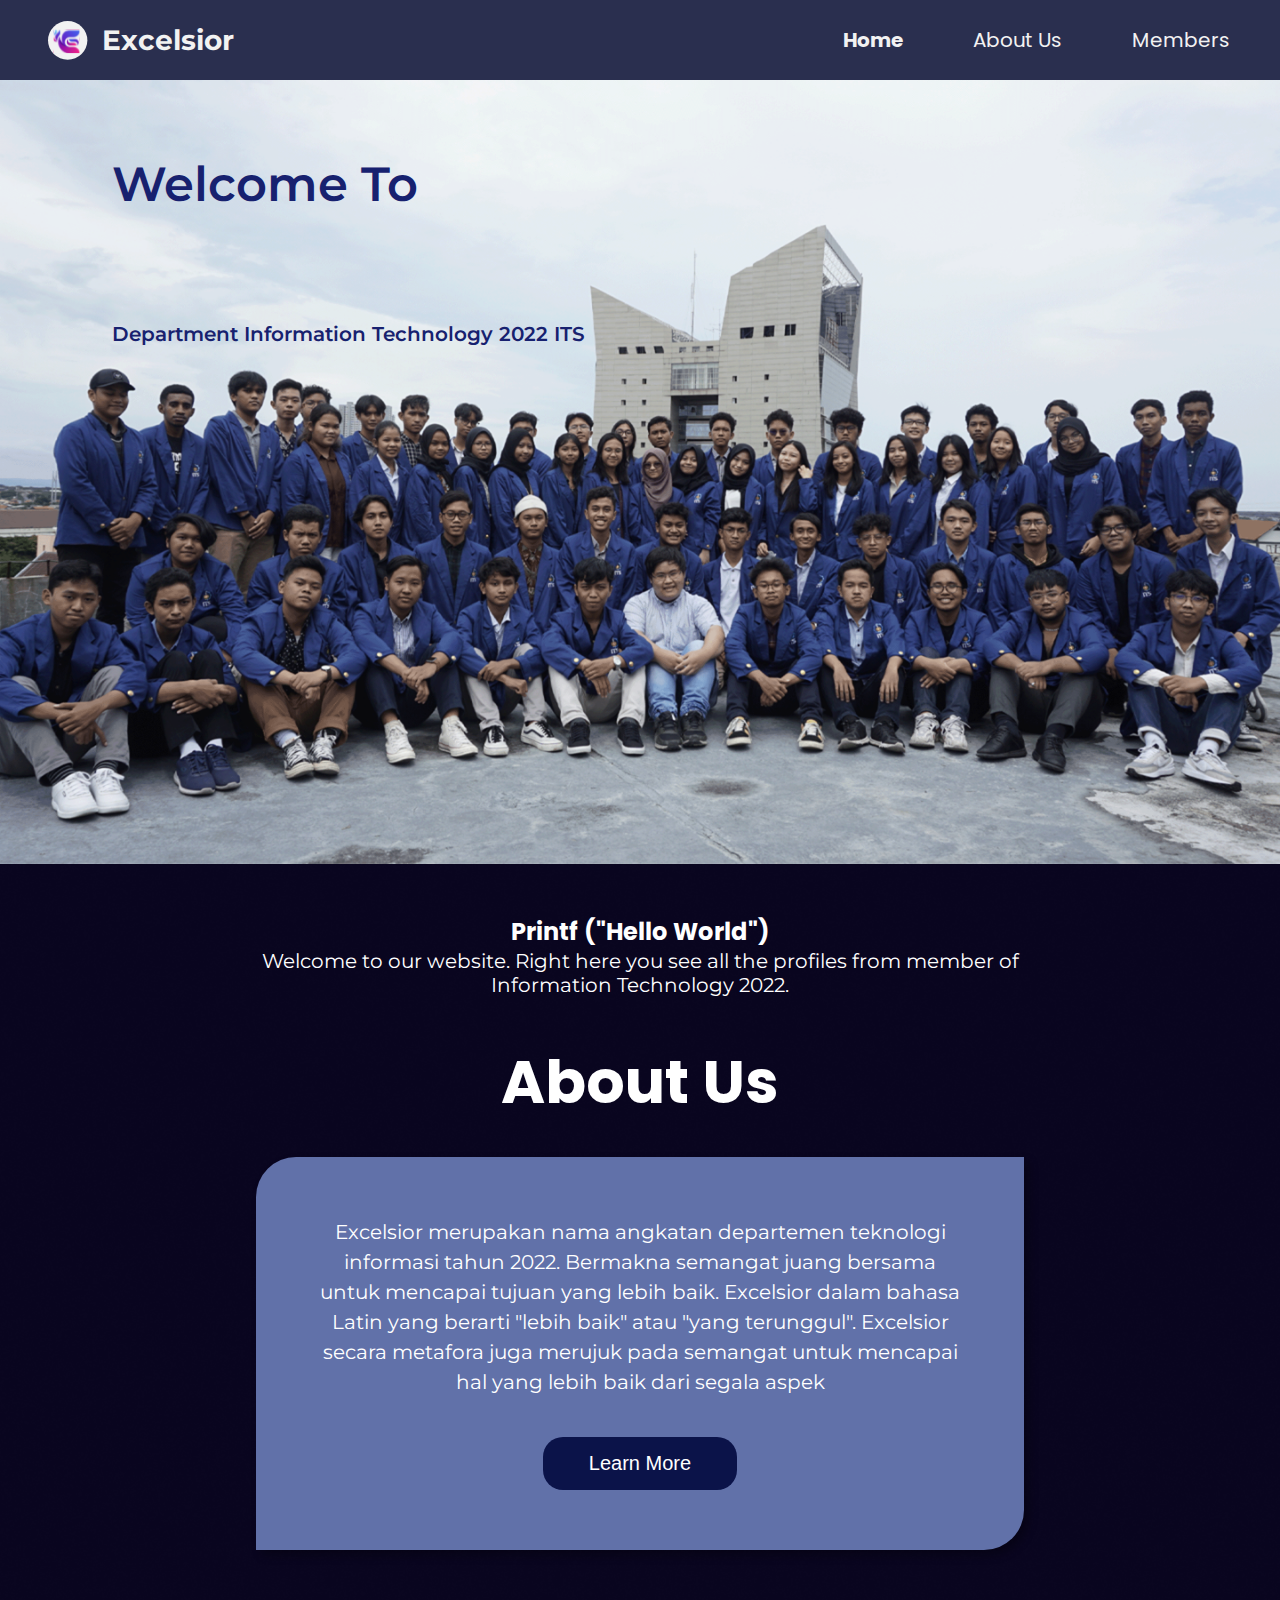
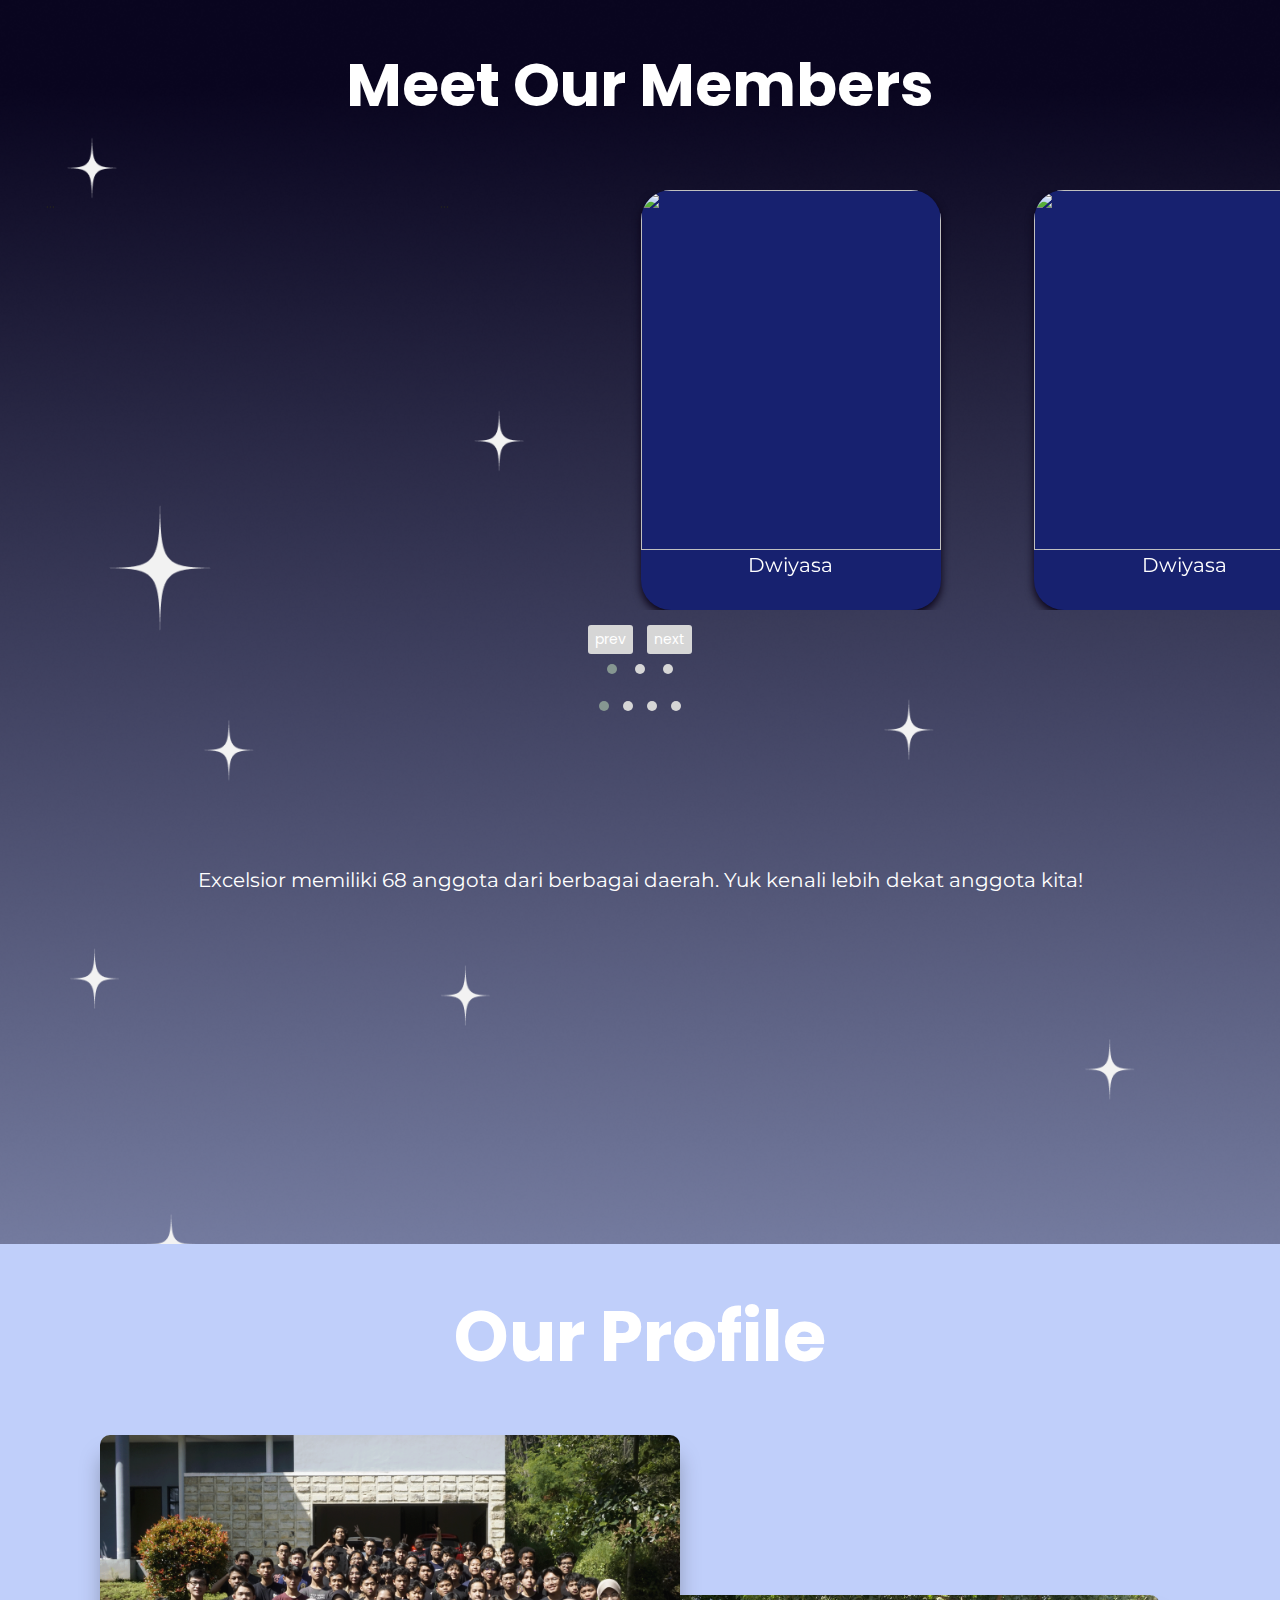
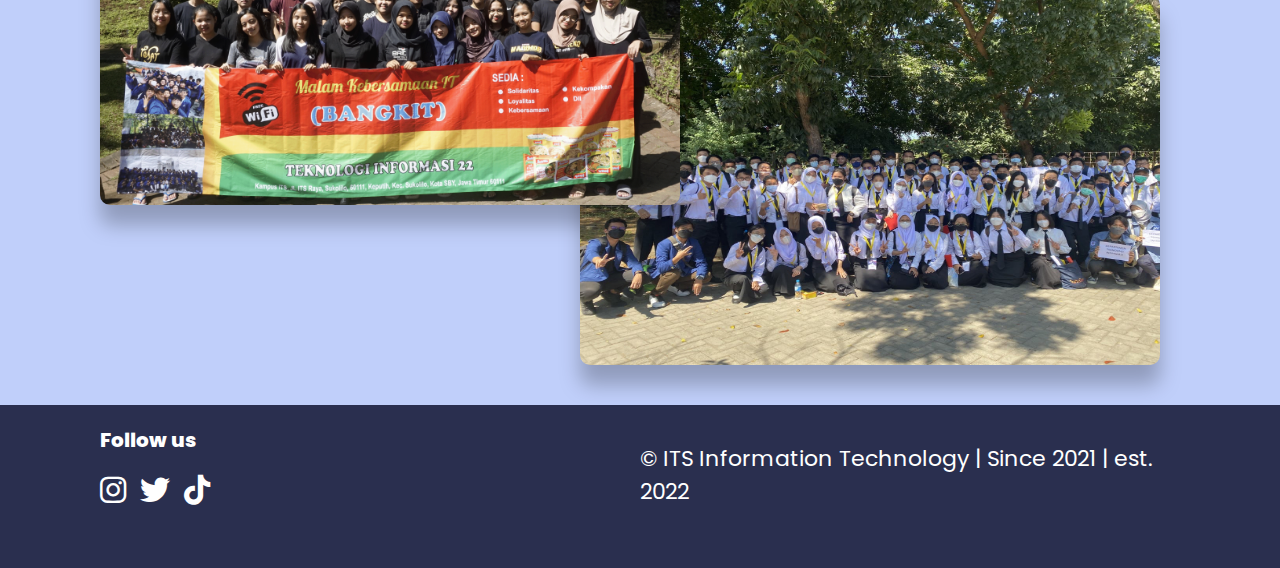
==== index.html @ 51ddcf52 "halo" ====
<!DOCTYPE html>
<html lang="en">

<head>
    <meta charset="UTF-8">
    <meta http-equiv="X-UA-Compatible" content="IE=edge">
    <meta name="viewport" content="width=device-width, initial-scale=1.0">
    <script src="https://code.jquery.com/jquery-3.6.0.min.js"></script>
    <link rel="preconnect" href="https://fonts.googleapis.com">
    <link rel="preconnect" href="https://fonts.gstatic.com" crossorigin>
    <link href="https://fonts.googleapis.com/css2?family=Montserrat:wght@400;500;600;700;800&display=swap"
        rel="stylesheet">
    <link href="https://fonts.googleapis.com/css2?family=Poppins:wght@300;400;500;600;700;800&display=swap"
        rel="stylesheet">
    <link rel="stylesheet" href="https://cdnjs.cloudflare.com/ajax/libs/font-awesome/6.4.0/css/all.min.css">
    <link rel="stylesheet" href="./public/css/style.css">
    <link rel="stylesheet" href="./public/css/navbar.css">
    <link rel="stylesheet" href="https://cdnjs.cloudflare.com/ajax/libs/OwlCarousel2/2.3.4/assets/owl.carousel.min.css">
    <link rel="stylesheet"
        href="https://cdnjs.cloudflare.com/ajax/libs/OwlCarousel2/2.3.4/assets/owl.theme.default.min.css">

    <title>Excelsior Website</title>
</head>

<body>
    <!-- Navbar -->
    <section class="navbar">
        <!--Desktop Logo dan Nama-->
        <div class="header desktop-view">
            <a href="#" class="name"><img class="logo" src="./public/img/designAssets/svg/logo.svg">
                Excelsior
            </a>
        </div>

        <!--Mobile Logo dan Nama-->
        <div class="mobile-view">
            <a href="#" class="name"><img class="logo" src="./public/img/designAssets/svg/logo.svg">
                Excelsior
            </a>
        </div>

        <!--Desktop Navbar-->
        <nav>
            <ul class="header desktop-view">
                <li><a href="/" class="nav_list active">Home</a></li>
                <li><a href="/public/pages/about.html" class="nav_list">About Us</a></li>
                <li><a href="/public/pages/members.html" class="nav_list">Members</a></li>
            </ul>
        </nav>
        <!-- Mobile Navbar -->
        <div id="hamburger-icon" onclick="toggleMobileMenu(this)">
            <div class="bar1"></div>
            <div class="bar2"></div>
            <div class="bar3"></div>
            <ul class="mobile-menu">
                <li><a href="/" class="nav_list">Home</a></li>
                <li><a href="/public/pages/about.html" class="nav_list">About Us</a></li>
                <li><a href="/public/pages/members.html" class="nav_list">Members</a></li>
            </ul>
        </div>
    </section>

    <section id="hero">
        <div class="image-container">
            <img src="./public/img/designAssets/png/homeHeader.png" alt="header photo">
            <div class="content">
                <h2>Welcome To</h2>
                <h1 id="element"></h1>
                <h3>Department Information Technology 2022 ITS</h3>
            </div>
        </div>
    </section>

    <section id="bege">
        <section id="printf">
            <!-- <div class="image" id="image"><img src="public/img/designAssets/png/star.png" alt=""></div> -->
            <div class="about-us">
                <h4>Printf ("Hello World")</h4>
                <p>Welcome to our website. Right here you see all the profiles from member of<br>Information Technology
                    2022.</p>
                <h1>About Us</h1>
                <div class="box">
                    <p>Excelsior merupakan nama angkatan departemen teknologi informasi tahun 2022. Bermakna semangat
                        juang bersama
                        untuk mencapai tujuan yang lebih baik. Excelsior dalam bahasa Latin yang berarti "lebih baik"
                        atau "yang
                        terunggul". Excelsior secara metafora juga merujuk pada semangat untuk mencapai hal yang lebih
                        baik dari
                        segala aspek </p>
                    <button class="btn-learn-more">Learn More</button>
                </div>

                <div id="memberss">
                    <div class="member">
                        <div class="member_header">
                            <h1>Meet Our Members</h1>
                        </div>
                        <!-- Carousel Meet Our Members -->

                        <div class="owl-carousel owl-theme owl-loaded">
                            <div class="owl-stage-outer">
                                <div class="owl-stage">
                                    <div class="owl-item">
                                        <div class="cardb item">
                                            <div class="card">
                                                <img src="http://drive.google.com/uc?export=view&id=1wYquvOKTohMGZIKw2-_mGwTj52NEt9oK"
                                                    alt="">
                                                <div class="cardtxt">
                                                    <p>Dwiyasa</p>
                                                </div>
                                            </div>
                                        </div>
                                    </div>
                                    <div class="owl-item">
                                        <div class="cardb item">
                                            <div class="card">
                                                <img src="http://drive.google.com/uc?export=view&id=1wYquvOKTohMGZIKw2-_mGwTj52NEt9oK"
                                                    alt="">
                                                <div class="cardtxt">
                                                    <p>Dwiyasa</p>
                                                </div>
                                            </div>
                                        </div>
                                    </div>
                                    <div class="owl-item">
                                        <div class="cardb item">
                                            <div class="card">
                                                <img src="http://drive.google.com/uc?export=view&id=1wYquvOKTohMGZIKw2-_mGwTj52NEt9oK"
                                                    alt="">
                                                <div class="cardtxt">
                                                    <p>Dwiyasa</p>
                                                </div>
                                            </div>
                                        </div>
                                    </div>
                                    <div class="owl-item">
                                        <div class="cardb item">
                                            <div class="card">
                                                <img src="http://drive.google.com/uc?export=view&id=1wYquvOKTohMGZIKw2-_mGwTj52NEt9oK"
                                                    alt="">
                                                <div class="cardtxt">
                                                    <p>Dwiyasa</p>
                                                </div>
                                            </div>
                                        </div>
                                    </div>
                                    <div class="owl-item">
                                        <div class="cardb item">
                                            <div class="card">
                                                <img src="http://drive.google.com/uc?export=view&id=1wYquvOKTohMGZIKw2-_mGwTj52NEt9oK"
                                                    alt="">
                                                <div class="cardtxt">
                                                    <p>Dwiyasa</p>
                                                </div>
                                            </div>
                                        </div>
                                    </div>
                                    <div class="owl-item">
                                        <div class="cardb item">
                                            <div class="card">
                                                <img src="http://drive.google.com/uc?export=view&id=1wYquvOKTohMGZIKw2-_mGwTj52NEt9oK"
                                                    alt="">
                                                <div class="cardtxt">
                                                    <p>Dwiyasa</p>
                                                </div>
                                            </div>
                                        </div>
                                    </div>
                                    <div class="owl-item">
                                        <div class="cardb item">
                                            <div class="card">
                                                <img src="http://drive.google.com/uc?export=view&id=1wYquvOKTohMGZIKw2-_mGwTj52NEt9oK"
                                                    alt="">
                                                <div class="cardtxt">
                                                    <p>Dwiyasa</p>
                                                </div>
                                            </div>
                                        </div>
                                    </div>
                                    <div class="owl-item">
                                        <div class="cardb item">
                                            <div class="card">
                                                <img src="http://drive.google.com/uc?export=view&id=1wYquvOKTohMGZIKw2-_mGwTj52NEt9oK"
                                                    alt="">
                                                <div class="cardtxt">
                                                    <p>Dwiyasa</p>
                                                </div>
                                            </div>
                                        </div>
                                    </div>
                                    <div class="owl-item">
                                        <div class="cardb item">
                                            <div class="card">
                                                <img src="http://drive.google.com/uc?export=view&id=1wYquvOKTohMGZIKw2-_mGwTj52NEt9oK"
                                                    alt="">
                                                <div class="cardtxt">
                                                    <p>Dwiyasa</p>
                                                </div>
                                            </div>
                                        </div>
                                    </div>
                                    <div class="owl-item">
                                        <div class="cardb item">
                                            <div class="card">
                                                <img src="http://drive.google.com/uc?export=view&id=1wYquvOKTohMGZIKw2-_mGwTj52NEt9oK"
                                                    alt="">
                                                <div class="cardtxt">
                                                    <p>Dwiyasa</p>
                                                </div>
                                            </div>
                                        </div>
                                    </div>
                                    <div class="owl-item">...</div>
                                    <div class="owl-item">...</div>
                                </div>
                            </div>
                            <div class="owl-nav">
                                <div class="owl-prev">prev</div>
                                <div class="owl-next">next</div>
                            </div>
                            <div class="owl-dots">
                                <div class="owl-dot active"><span></span></div>
                                <div class="owl-dot"><span></span></div>
                                <div class="owl-dot"><span></span></div>
                            </div>
                        </div>


                        <!-- <div class="owl-carousel owl-theme">
                            <div class="cardb item">
                                <div class="card">
                                    <img src="http://drive.google.com/uc?export=view&id=1wYquvOKTohMGZIKw2-_mGwTj52NEt9oK"
                                        alt="">
                                    <div class="cardtxt">
                                        <p>Dwiyasa</p>
                                    </div>
                                </div>
                            </div>
                            <div class="cardw item">
                                <div class="card">
                                    <img src="https://drive.google.com/uc?export=view&id=1yWU4a6FogJd0j6ms53AL4GsDUPZMe4we"
                                        alt="">
                                    <div class="cardtxt">
                                        <p style="color: #17216f;">Valen</p>
                                    </div>
                                </div>
                            </div>
                            <div class="cardb item">
                                <div class="card">
                                    <img src="https://drive.google.com/uc?export=view&id=1TBMGgJIJlauzMHqH0rG7-YB3NKwe02Pq"
                                        alt="">
                                    <div class="cardtxt">
                                        <p>Arka</p>
                                    </div>
                                </div>
                            </div>
                            <div class="cardw item">
                                <div class="card">
                                    <img src="https://drive.google.com/uc?export=view&id=1rcPHwBbYFvzSlDswylMIPwRkHYygT0Zb"
                                        alt="">
                                    <div class="cardtxt">
                                        <p style="color: #17216f;">Agas</p>
                                    </div>
                                </div>
                            </div>
                            <div class="cardb item">
                                <div class="card">
                                    <img src="https://drive.google.com/uc?export=view&id=1TBMGgJIJlauzMHqH0rG7-YB3NKwe02Pq"
                                        alt="">
                                    <div class="cardtxt">
                                        <p>Bhasmi</p>
                                    </div>
                                </div>
                            </div>
                            <div class="cardb item">
                                <div class="card">
                                    <img src="http://drive.google.com/uc?export=view&id=1wYquvOKTohMGZIKw2-_mGwTj52NEt9oK"
                                        alt="">
                                    <div class="cardtxt">
                                        <p>Dwiyasa</p>
                                    </div>
                                </div>
                            </div>
                            <div class="cardw item">
                                <div class="card">
                                    <img src="https://drive.google.com/uc?export=view&id=1yWU4a6FogJd0j6ms53AL4GsDUPZMe4we"
                                        alt="">
                                    <div class="cardtxt">
                                        <p style="color: #17216f;">Valen</p>
                                    </div>
                                </div>
                            </div>
                            <div class="cardb item">
                                <div class="card">
                                    <img src="https://drive.google.com/uc?export=view&id=1TBMGgJIJlauzMHqH0rG7-YB3NKwe02Pq"
                                        alt="">
                                    <div class="cardtxt">
                                        <p>Arka</p>
                                    </div>
                                </div>
                            </div>
                            <div class="cardw item">
                                <div class="card">
                                    <img src="https://drive.google.com/uc?export=view&id=1rcPHwBbYFvzSlDswylMIPwRkHYygT0Zb"
                                        alt="">
                                    <div class="cardtxt">
                                        <p style="color: #17216f;">Agas</p>
                                    </div>
                                </div>
                            </div>
                            <div class="cardb item">
                                <div class="card">
                                    <img src="https://drive.google.com/uc?export=view&id=1TBMGgJIJlauzMHqH0rG7-YB3NKwe02Pq"
                                        alt="">
                                    <div class="cardtxt">
                                        <p>Bhasmi</p>
                                    </div>
                                </div>
                            </div>
                            <div class="cardb item">
                                <div class="card">
                                    <img src="http://drive.google.com/uc?export=view&id=1wYquvOKTohMGZIKw2-_mGwTj52NEt9oK"
                                        alt="">
                                    <div class="cardtxt">
                                        <p>Dwiyasa</p>
                                    </div>
                                </div>
                            </div>
                            <div class="cardw item">
                                <div class="card">
                                    <img src="https://drive.google.com/uc?export=view&id=1yWU4a6FogJd0j6ms53AL4GsDUPZMe4we"
                                        alt="">
                                    <div class="cardtxt">
                                        <p style="color: #17216f;">Valen</p>
                                    </div>
                                </div>
                            </div>
                            <div class="cardb item">
                                <div class="card">
                                    <img src="https://drive.google.com/uc?export=view&id=1TBMGgJIJlauzMHqH0rG7-YB3NKwe02Pq"
                                        alt="">
                                    <div class="cardtxt">
                                        <p>Arka</p>
                                    </div>
                                </div>
                            </div>
                            <div class="cardw item">
                                <div class="card">
                                    <img src="https://drive.google.com/uc?export=view&id=1rcPHwBbYFvzSlDswylMIPwRkHYygT0Zb"
                                        alt="">
                                    <div class="cardtxt">
                                        <p style="color: #17216f;">Agas</p>
                                    </div>
                                </div>
                            </div>
                            <div class="cardb item">
                                <div class="card">
                                    <img src="https://drive.google.com/uc?export=view&id=1TBMGgJIJlauzMHqH0rG7-YB3NKwe02Pq"
                                        alt="">
                                    <div class="cardtxt">
                                        <p>Bhasmi</p>
                                    </div>
                                </div>
                            </div>
                        </div> -->
                        <div class="under">
                            <p>Excelsior memiliki 68 anggota dari berbagai daerah. Yuk kenali lebih dekat anggota kita!
                            </p>
                        </div>
                        <!-- <div class="btn">
                            <button>Get to Know More</button>
                        </div> -->
                    </div>
                </div>
                <!-- <div class="image1" id="image1">
                    <img src="/public/img/designAssets/png/star.png" alt="">
                </div> -->
            </div>
            <section id="profile">
                <div class="our-profile">
                    <h1>Our Profile</h1>
                    <div class="our-profile-photos">
                        <img src="./public/img/designAssets/png/makrab.png" alt="foto makrab">
                        <img src="./public/img/designAssets/png/maba.png" alt="foto basket">
                    </div>
                </div>
            </section>

            <footer>
                <div class="left">
                    <span>Follow us</span>
                    <div>
                        <i class="fa-brands fa-instagram"></i>
                        <i class="fa-brands fa-twitter"></i>
                        <i class="fa-brands fa-tiktok"></i>
                    </div>
                </div>
                <div class="right">
                    <p>&copy; ITS Information Technology | Since 2021 | est. 2022</p>
                </div>
            </footer>
        </section>

    </section>


    <script src="https://unpkg.com/typed.js@2.0.16/dist/typed.umd.js"></script>
    <script src="./public/js/main.js"></script>
    <script src="https://cdnjs.cloudflare.com/ajax/libs/OwlCarousel2/2.3.4/owl.carousel.min.js"></script>
    <script src="./public/js/carousel.js"></script>
</body>

</html>
---- public/css/style.css ----
* {
  margin: 0;
  padding: 0;
  text-decoration: none;
  list-style: none;
  box-sizing: border-box;
}

body {
  height: 100vh;
  background: transparent;
  overflow-x: hidden;
}

.owl-carousel {
  /* background-color: #45a049; */
  padding: 50px;
}

#bege {
  width: 100%;
  height: 220vh;
  background: url("../img/designAssets/png/deskhome.png");
  /* background-position: center; */
  background-repeat: no-repeat;
  background-size: cover;
}

.image-container {
  width: 100%;
}

.image-container img {
  display: block;
  margin-top: 4rem;
  width: 100%;
}

.content {
  margin-top: 4rem;
  position: absolute;
  display: flex;
  flex-direction: column;
  padding-left: 7em;
  top: 100px;
  font-family: "Montserrat", sans-serif;
}

.content h2 {
  font-size: 48px;
  /* padding-left: 105px; */
  color: #17216f;
  font-weight: 600;
  line-height: 40px;
}

.content h1 {
  width: 100%;
  height: 120px;
  display: flex;
  align-items: center;
  font-size: 86px;
  color: #17216f;
  font-weight: 800;
}

.content h3 {
  /* padding-left: 111px; */
  font-size: 20px;
  color: #17216f;
  font-weight: 600;
  line-height: 20px;
}

.typed-cursor {
  display: none;
}

/* ABOUT US */
#printf {
  width: 100%;
  height: 100%;
  position: relative;
}

/* #printf .image {
    position: absolute;
    left: 10%;
    top: 20%;
}

#printf .image1 {
    position: absolute;
    right: 10%;
    bottom: 20%;
} */

#printf .about-us {
  width: 100%;
  height: 100%;
  display: flex;
  padding: 0 0 60px 0;
  flex-direction: column;
  align-items: center;
  /* background: linear-gradient(to bottom, #09051F, #6171A9, #C0CFFA) */
}

#printf .about-us h4 {
  text-align: center;
  color: white;
  font-size: 24px;
  margin-top: 50px;
}

#printf .about-us p {
  text-align: center;
  color: white;
  font-size: 20px;
  font-family: "Montserrat", sans-serif;
}

#printf .about-us h1 {
  text-align: center;
  color: white;
  padding-top: 40px;
  font-size: 60px;
}

#printf .box {
  margin-top: 30px;
  background-color: #6171a9;
  box-shadow: 5px 5px 10px 0px rgba(0, 0, 0, 0.3);
  display: flex;
  align-items: center;
  width: 60%;
  border-radius: 40px 0 40px 0;
  padding: 60px;
  flex-direction: column;
}

#printf .box p {
  text-align: center;
  font-size: 20px;
  line-height: 1.5;
  margin-bottom: 30px;
}

#printf .btn-learn-more {
  display: inline-block;
  width: 30%;
  padding: 15px 20px;
  font-size: 20px;
  background-color: #0b1349;
  color: white;
  border: none;
  border-radius: 20px;
  cursor: pointer;
  margin-top: 10px;
  transition: background-color 0.3s ease, transform 0.3s ease;
}

#printf .btn-learn-more:hover {
  background-color: #45a049;
  transform: scale(1.1);
}

#profile .our-profile {
  background: #c0cffa;
  display: flex;
  flex-direction: column;
  align-items: center;
  justify-content: center;
}

#profile .our-profile h1 {
  text-align: center;
  color: white;
  padding-top: 40px;
  font-size: 70px;
  margin-bottom: 20px;
}

#profile .our-profile-photos {
  display: flex;
  justify-content: center;
  gap: 20px;
  margin-top: 25px;
  margin-bottom: 200px;
}

#profile .our-profile-photos img {
  width: 580px;
  height: 370px;
  border-radius: 10px;
  position: relative;
  filter: drop-shadow(0px 20px 10px rgba(0, 0, 0, 0.25));
}

#profile .our-profile-photos img:nth-child(1) {
  right: -50px;
  z-index: 1;
}

#profile .our-profile-photos img:nth-child(2) {
  bottom: -160px;
  left: -70px;
}

/* PRINTF RESPPONSIVE*/
@media screen and (max-width: 1100px) {
  #printf {
    width: 100%;
    height: 100%;
  }

  /* #printf .image1 {
        position: absolute;
        right: 1%;
        bottom: 20%;
    } */

  #printf .about-us h1 {
    text-align: center;
    color: white;
    padding-top: 40px;
    font-size: 50px;
  }

  #printf .box {
    margin-top: 30px;
    background-color: #6171a9;
    box-shadow: 5px 5px 10px 0px rgba(0, 0, 0, 0.3);
    display: flex;
    align-items: center;
    width: 80%;
    border-radius: 40px 0 40px 0;
    padding: 60px;
    flex-direction: column;
  }

  /* Profile */
  #profile .our-profile {
    display: flex;
    flex-direction: column;
    align-items: center;
    justify-content: center;
  }

  #profile .our-profile h1 {
    padding-top: 40px;
    font-size: 50px;
  }

  #profile .our-profile-photos {
    display: flex;
    flex-direction: column;
    justify-content: center;
    height: 100%;
  }

  #profile .our-profile-photos img {
    width: 100%;
    border-radius: 10px;
    filter: drop-shadow(0px 20px 10px rgba(0, 0, 0, 0.25));
  }

  #profile .our-profile-photos img:nth-child(1) {
    right: 0px;
    z-index: 0;
  }

  #profile .our-profile-photos img:nth-child(2) {
    bottom: 0px;
    left: 0px;
  }
}

@media screen and (max-width: 992px) {
  #printf .about-us h4 {
    text-align: center;
    color: white;
    font-size: 22px;
    margin-top: 50px;
  }

  #printf .about-us p {
    text-align: center;
    padding: 0 20px;
    color: white;
    font-size: 18px;
    font-family: "Montserrat", sans-serif;
  }

  #printf .about-us h1 {
    text-align: center;
    color: white;
    padding-top: 40px;
    font-size: 40px;
  }

  #printf .box {
    margin-top: 30px;
    background-color: #6171a9;
    box-shadow: 5px 5px 10px 0px rgba(0, 0, 0, 0.3);
    display: flex;
    align-items: center;
    width: 90%;
    padding: 40px;
    flex-direction: column;
  }

  #printf .box p {
    text-align: center;
    font-size: 18px;
    line-height: 1.5;
    margin-bottom: 30px;
  }

  #printf .btn-learn-more {
    display: inline-block;
    width: 50%;
    padding: 12px 20px;
    font-size: 18px;
  }

  #printf .btn-learn-more:hover {
    background-color: #45a049;
    transform: scale(1.1);
  }
}

@media screen and (max-width: 768px) {
  #profile .our-profile-photos {
    width: 100%;
    height: 100%;
    padding: 20px;
  }
  #profile .our-profile-photos img {
    width: 100%;
    height: 100%;
  }
}

@media screen and (max-width: 500px) {
  #profile .our-profile-photos {
    margin-bottom: 100px;
  }

  #printf .image1 {
    position: absolute;
    right: 1%;
    bottom: 10%;
  }

  #printf .about-us h4 {
    text-align: center;
    color: white;
    font-size: 20px;
    margin-top: 50px;
  }

  #printf .about-us p {
    text-align: center;
    padding: 0 20px;
    color: white;
    font-size: 16px;
    font-family: "Montserrat", sans-serif;
  }

  #printf .about-us h1 {
    text-align: center;
    color: white;
    padding-top: 40px;
    font-size: 30px;
  }

  #printf .box {
    margin-top: 30px;
    background-color: #6171a9;
    box-shadow: 5px 5px 10px 0px rgba(0, 0, 0, 0.3);
    display: flex;
    align-items: center;
    width: 95%;
    padding: 40px 20px;
    flex-direction: column;
  }

  #printf .box p {
    text-align: center;
    font-size: 18px;
    line-height: 1.5;
    margin-bottom: 30px;
  }

  #printf .btn-learn-more {
    display: inline-block;
    width: 50%;
    padding: 12px 20px;
    font-size: 18px;
  }

  #printf .btn-learn-more:hover {
    background-color: #45a049;
    transform: scale(1.1);
  }

  /* Profile */
  #profile .our-profile h1 {
    padding-top: 40px;
    font-size: 30px;
  }

  #profile .our-profile-photos {
    display: flex;
    flex-direction: column;
    justify-content: center;
    height: 100%;
    padding: 20px;
  }

  #profile .our-profile-photos img {
    width: 100%;
    height: 100%;
    border-radius: 10px;
    filter: drop-shadow(0px 20px 10px rgba(0, 0, 0, 0.25));
  }

  #profile .our-profile-photos img:nth-child(1) {
    right: 0px;
    z-index: 0;
  }

  #profile .our-profile-photos img:nth-child(2) {
    bottom: 0px;
    left: 0px;
  }
}

/* MEMBERS */

#memberss {
  padding-bottom: 50px;
  background: transparent;
}

.member {
  width: 100%;
  height: 100vh;
  text-align: center;
}

.member_header {
  text-align: center;
  padding: 50px 0 10px 0;
}

.member_header h1 {
  color: #f2f2f2;
  font-size: 8vh;
}

.container,
.container_duo {
  display: flex;
  justify-content: space-around;
  gap: 30px;
  padding: 3% 11% 3% 11%;
}

.cardb,
.cardw,
.cardt {
  height: 420px;
  width: 300px;
  border-radius: 30px;
  box-shadow: 0 4px 8px 0 #090216;
  cursor: pointer;
}

.cardb {
  background-color: #17216f;
  color: #f2f2f2;
}

.cardw {
  background-color: #f2f2f2;
  color: #17216f;
}

.cardt {
  box-shadow: none;
  background-color: rgba(0, 0, 0, 0);
}

.cardtxt {
  padding: 1%;
  font-size: 2.6vh;
}

.card img {
  border-radius: 30px 30px 0 0;
  width: 100%;
  height: 360px;
  object-fit: cover;
}

.under,
.btn {
  width: 100%;
  text-align: center;
}

.under {
  padding: 1% 0 3% 0;
}

.under p {
  font-size: 3vh;
  color: #f2f2f2;
}

.btn button {
  text-align: center;
  border: none;
  background-color: #0b1349;
  color: #f2f2f2;
  font-size: 3vh;
  padding: 2% 2%;
  border-radius: 2vh;
}

@media screen and (max-width: 1100px) {
  .content {
    padding-left: 4em;
    top: 75px;
  }

  .content h2 {
    font-size: 38px;
    line-height: 30px;
  }

  .content h1 {
    width: 100%;
    height: 100px;
    display: flex;
    align-items: center;
    font-size: 76px;
  }

  .content h3 {
    font-size: 18px;
    line-height: 18px;
  }
}

@media screen and (max-width: 992px) {
  .content {
    width: 100%;
    align-items: center;
    top: 30px;
    padding-left: 0;
  }

  .content h2 {
    font-size: 38px;
    line-height: 30px;
  }

  .content h1 {
    height: 90px;
    justify-content: center;
    font-size: 68px;
  }

  .content h3 {
    font-size: 18px;
    line-height: 18px;
  }
}

@media screen and (max-width: 768px) {
  .content {
    top: 20px;
  }

  .content h2 {
    font-size: 28px;
  }

  .content h1 {
    height: 70px;
    font-size: 56px;
  }

  .content h3 {
    font-size: 18px;
  }
}

@media screen and (max-width: 600px) {
  .content {
    top: 10px;
  }

  .content h2 {
    font-size: 22px;
  }

  .content h1 {
    height: 50px;
    font-size: 36px;
  }

  .content h3 {
    font-size: 14px;
  }
}

@media screen and (max-width: 500px) {
  .content {
    top: 8px;
  }

  .content h2 {
    font-size: 18px;
  }

  .content h1 {
    height: 40px;
    font-size: 32px;
  }

  .content h3 {
    font-size: 14px;
  }
}
---- public/css/navbar.css ----
/*BASE*/
* {
  padding: 0;
  margin: 0;
  list-style: none;
  text-decoration: none;
  box-sizing: border-box;
}

body {
  color: #202020;
  background-color: #f2f2f2;
  font-family: "Poppins", sans-serif;
}

.navbar a {
  text-decoration: none;
}

.navbar {
  padding: 0 20px;
  background-color: #2a2f4f;
  height: 5rem;
  display: flex;
  justify-content: space-between;
  position: fixed;
  top: 0;
  left: 0;
  width: 100%;
  z-index: 99;
}

ul {
  height: 100%;
  display: flex;
  align-items: center;
  justify-content: space-around;
}

ul a {
  color: white;
}

ul li {
  display: flex;
  padding: 30px;
  margin-left: 10px;
}

/* DESKTOP VIEW */
.desktop-view .name{
  display: inline-flex;
  align-items: center;
  column-gap: 0.22rem;
  padding: 21px;
  color: #f2f2f2;
  font-weight: 700;
  font-family: "Montserrat", sans-serif;
  font-size: 28px;
  padding-left: 10px;
}

.desktop-view .logo{
    display: flex;
    width: 40px;
    margin-right: 10px;
    margin-left: 18px;
}

.nav_list{
  font-weight: 400;
  font-size: 20px;
  display: flex;
  align-items: center;
  color: #f2f2f2;

}

.nav_list:hover{
  transform: scale(1.1);
  transition: 0.3s;
}

/* MOBILE VIEW */
.navbar .mobile-view {
  padding: 0 0.1px;
  background-color: #2a2f4f;
  display: flex;
  justify-content: space-between;
}

.mobile-view .name{
  display: inline-flex;
  align-items: center;
  column-gap: 0.22rem;
  padding-top: 0.1px;
  color: #f2f2f2;
  font-weight: 700;
  font-family: "Montserrat", sans-serif;
  font-size: 20px;
  padding-left: 2px;
}

.mobile-view .logo{
    width: 40px;
    margin-right: 10px;
}

.mobile-menu .nav_list{
  font-weight: 500;
  font-size: 22px;
  display: flex;
  align-items: center;
  top: 3.5rem;
  color: #202020;
}

.mobile-menu {
  display: none;
  position: fixed;
  top: 64px;
  left: 0;
  height: 100%;
  width: 100%;
  background-color: #f2f2f2;
}

.mobile-menu li {
  margin-bottom: 5px;
}

/* BURGER */
#hamburger-icon {
  margin: auto 0;
  display: none;
  cursor: pointer;

}

#hamburger-icon div {
  width: 25px;
  height: 2px;
  background-color: white;
  margin: 7px 0;
  transition: 0.4s;
}

.open .bar1 {
  -webkit-transform: rotate(-45deg) translate(-6px, 6px);
  transform: rotate(-45deg) translate(-6px, 6px);
}

.open .bar2 {
  opacity: 0;
}

.open .bar3 {
  -webkit-transform: rotate(45deg) translate(-6px, -7px);
  transform: rotate(45deg) translate(-7px, -7px);
}

.open .mobile-menu {
  display: flex;
  flex-direction: column;
  align-items: center;
  justify-content: flex-start;
}

/* BREAKPOINTS */
@media only screen and (min-width: 800px){
  .navbar .mobile-view{
    display: none;
  }
}

@media only screen and (max-width: 800px) {
  .desktop-view{
    display: none;
  }

  .navbar{
    height: 4rem;
  }

  #hamburger-icon {
    display: block;
  }
}

.active {
  font-weight: 700;
}

footer {
  background-color: #2a2f4f;
  width: 100%;
  display: flex;
  flex-wrap: wrap;
  padding: 20px 100px 60px 100px;
  color: #fff;
}

footer .left {
  width: 50%;
  display: flex;
  flex-direction: column;
}

footer .left span {
  font-size: 20px;
  font-weight: 800;
}

footer .left i {
  margin-top: 20px;
  font-size: 30px;
  margin-right: 10px;
}

footer .right {
  width: 50%;
  display: flex;
  align-items: flex-end;
  justify-content: flex-end;
}

footer .right p{
  font-size: 22px;
  font-weight: 400;
}


@media screen and (max-width: 768px) {
  footer {
    padding: 40px;
  }

  footer .left, 
  footer .right {
    width: 100%;
    text-align: center;
  }

  footer .right {
    margin-top: 25px;
    justify-content: center;
  }

  footer .right p{
    font-size: 18px;
  }
}
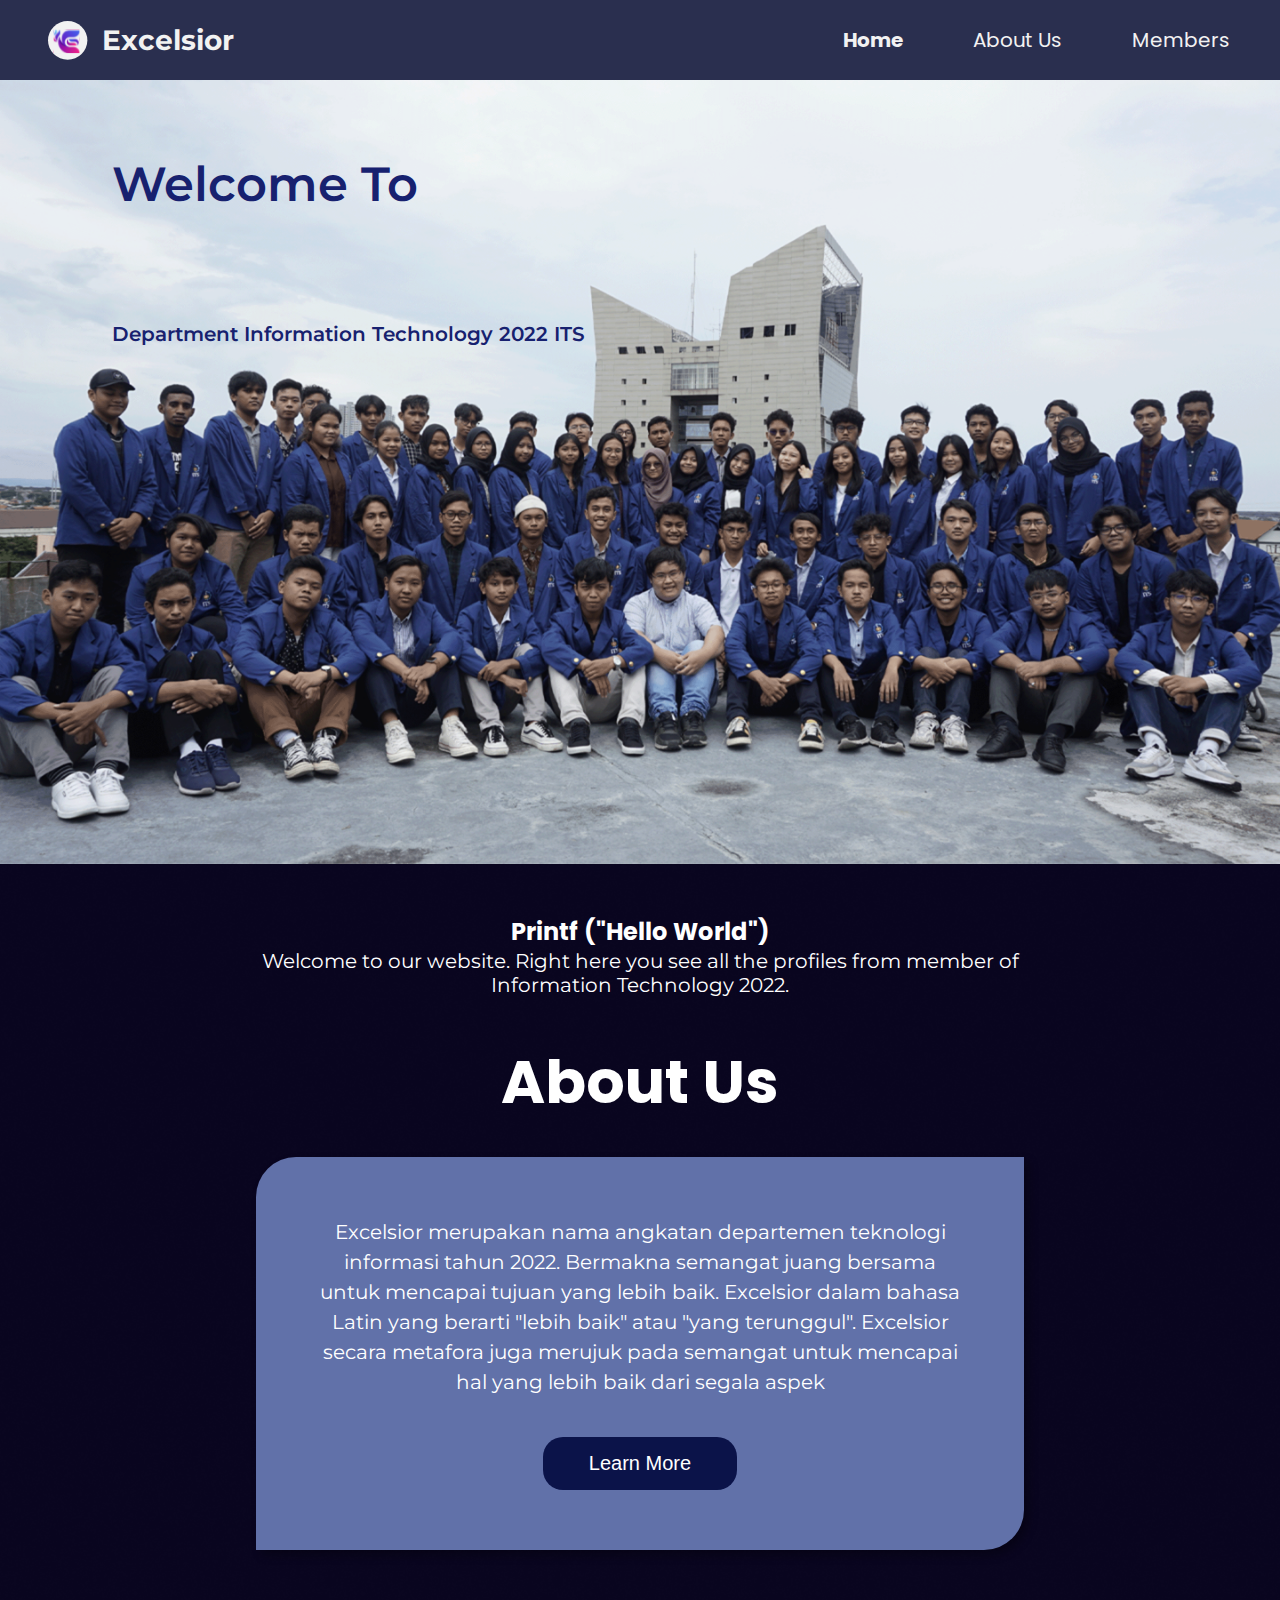
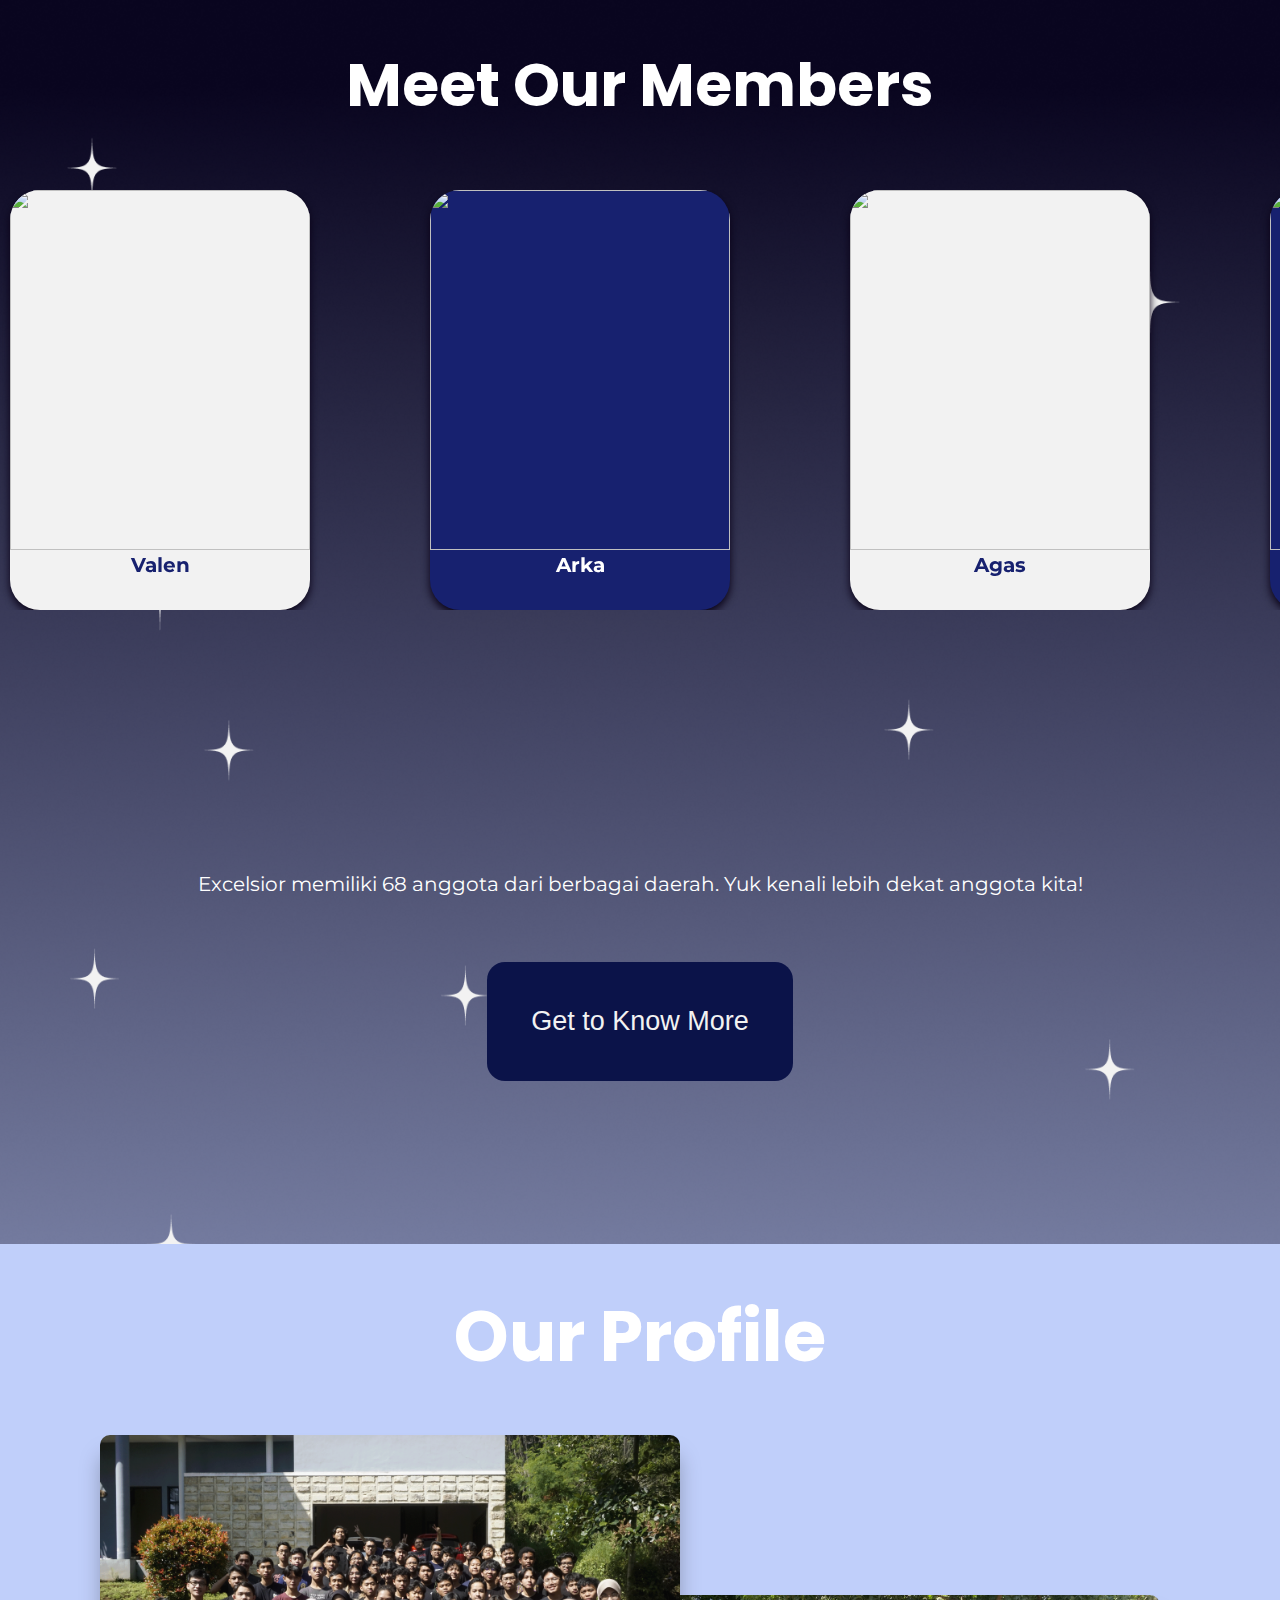
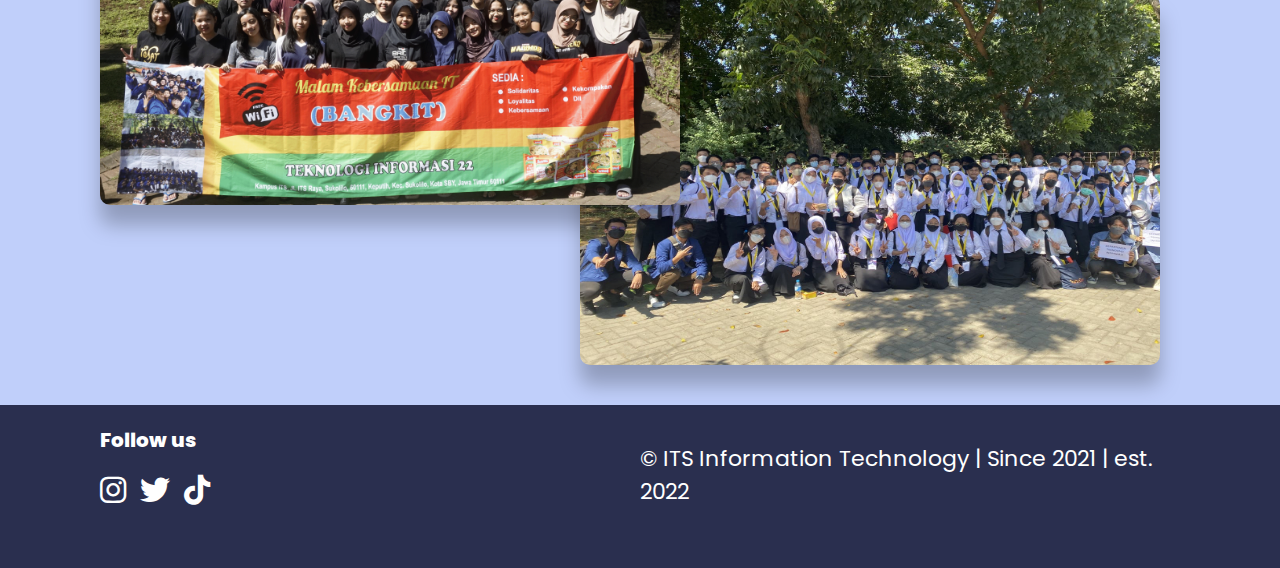
==== commit 5153e9c8: "Merge branch 'owl_carousel' of https://github.com/excelsiorit22/excelsior-it22-its into owl" ====
--- a/index.html
+++ b/index.html
@@ -15,7 +15,7 @@
     <link rel="stylesheet" href="https://cdnjs.cloudflare.com/ajax/libs/font-awesome/6.4.0/css/all.min.css">
     <link rel="stylesheet" href="./public/css/style.css">
     <link rel="stylesheet" href="./public/css/navbar.css">
-    <link rel="stylesheet" href="https://cdnjs.cloudflare.com/ajax/libs/OwlCarousel2/2.3.4/assets/owl.carousel.min.css">
+    <link rel="stylesheet" href="./public/css/owl.carousel.min.css"
     <link rel="stylesheet"
         href="https://cdnjs.cloudflare.com/ajax/libs/OwlCarousel2/2.3.4/assets/owl.theme.default.min.css">
 
@@ -96,283 +96,700 @@
                             <h1>Meet Our Members</h1>
                         </div>
                         <!-- Carousel Meet Our Members -->
-
-                        <div class="owl-carousel owl-theme owl-loaded">
-                            <div class="owl-stage-outer">
-                                <div class="owl-stage">
-                                    <div class="owl-item">
-                                        <div class="cardb item">
-                                            <div class="card">
-                                                <img src="http://drive.google.com/uc?export=view&id=1wYquvOKTohMGZIKw2-_mGwTj52NEt9oK"
-                                                    alt="">
-                                                <div class="cardtxt">
-                                                    <p>Dwiyasa</p>
-                                                </div>
-                                            </div>
-                                        </div>
-                                    </div>
-                                    <div class="owl-item">
-                                        <div class="cardb item">
-                                            <div class="card">
-                                                <img src="http://drive.google.com/uc?export=view&id=1wYquvOKTohMGZIKw2-_mGwTj52NEt9oK"
-                                                    alt="">
-                                                <div class="cardtxt">
-                                                    <p>Dwiyasa</p>
-                                                </div>
-                                            </div>
-                                        </div>
-                                    </div>
-                                    <div class="owl-item">
-                                        <div class="cardb item">
-                                            <div class="card">
-                                                <img src="http://drive.google.com/uc?export=view&id=1wYquvOKTohMGZIKw2-_mGwTj52NEt9oK"
-                                                    alt="">
-                                                <div class="cardtxt">
-                                                    <p>Dwiyasa</p>
-                                                </div>
-                                            </div>
-                                        </div>
-                                    </div>
-                                    <div class="owl-item">
-                                        <div class="cardb item">
-                                            <div class="card">
-                                                <img src="http://drive.google.com/uc?export=view&id=1wYquvOKTohMGZIKw2-_mGwTj52NEt9oK"
-                                                    alt="">
-                                                <div class="cardtxt">
-                                                    <p>Dwiyasa</p>
-                                                </div>
-                                            </div>
-                                        </div>
-                                    </div>
-                                    <div class="owl-item">
-                                        <div class="cardb item">
-                                            <div class="card">
-                                                <img src="http://drive.google.com/uc?export=view&id=1wYquvOKTohMGZIKw2-_mGwTj52NEt9oK"
-                                                    alt="">
-                                                <div class="cardtxt">
-                                                    <p>Dwiyasa</p>
-                                                </div>
-                                            </div>
-                                        </div>
-                                    </div>
-                                    <div class="owl-item">
-                                        <div class="cardb item">
-                                            <div class="card">
-                                                <img src="http://drive.google.com/uc?export=view&id=1wYquvOKTohMGZIKw2-_mGwTj52NEt9oK"
-                                                    alt="">
-                                                <div class="cardtxt">
-                                                    <p>Dwiyasa</p>
-                                                </div>
-                                            </div>
-                                        </div>
-                                    </div>
-                                    <div class="owl-item">
-                                        <div class="cardb item">
-                                            <div class="card">
-                                                <img src="http://drive.google.com/uc?export=view&id=1wYquvOKTohMGZIKw2-_mGwTj52NEt9oK"
-                                                    alt="">
-                                                <div class="cardtxt">
-                                                    <p>Dwiyasa</p>
-                                                </div>
-                                            </div>
-                                        </div>
-                                    </div>
-                                    <div class="owl-item">
-                                        <div class="cardb item">
-                                            <div class="card">
-                                                <img src="http://drive.google.com/uc?export=view&id=1wYquvOKTohMGZIKw2-_mGwTj52NEt9oK"
-                                                    alt="">
-                                                <div class="cardtxt">
-                                                    <p>Dwiyasa</p>
-                                                </div>
-                                            </div>
-                                        </div>
-                                    </div>
-                                    <div class="owl-item">
-                                        <div class="cardb item">
-                                            <div class="card">
-                                                <img src="http://drive.google.com/uc?export=view&id=1wYquvOKTohMGZIKw2-_mGwTj52NEt9oK"
-                                                    alt="">
-                                                <div class="cardtxt">
-                                                    <p>Dwiyasa</p>
-                                                </div>
-                                            </div>
-                                        </div>
-                                    </div>
-                                    <div class="owl-item">
-                                        <div class="cardb item">
-                                            <div class="card">
-                                                <img src="http://drive.google.com/uc?export=view&id=1wYquvOKTohMGZIKw2-_mGwTj52NEt9oK"
-                                                    alt="">
-                                                <div class="cardtxt">
-                                                    <p>Dwiyasa</p>
-                                                </div>
-                                            </div>
-                                        </div>
-                                    </div>
-                                    <div class="owl-item">...</div>
-                                    <div class="owl-item">...</div>
-                                </div>
-                            </div>
-                            <div class="owl-nav">
-                                <div class="owl-prev">prev</div>
-                                <div class="owl-next">next</div>
-                            </div>
-                            <div class="owl-dots">
-                                <div class="owl-dot active"><span></span></div>
-                                <div class="owl-dot"><span></span></div>
-                                <div class="owl-dot"><span></span></div>
+                    
+                        <div class="owl-carousel owl-theme carousel-mask">
+                            <!-- 1. Dwiyasa -->
+                            <div class="cardb item">
+                                <div class="card">
+                                    <img src="https://lh3.google.com/u/0/d/1wYquvOKTohMGZIKw2-_mGwTj52NEt9oK=w403-h951-iv1"
+                                        alt="">
+                                    <div class="cardtxt">
+                                        <p>Dwiyasa</p>
+                                    </div>
+                                </div>
+                            </div>
+                            <!-- 2. Valen -->
+                            <div class="cardw item">
+                                <div class="card">
+                                    <img src="https://lh3.google.com/u/0/d/1yWU4a6FogJd0j6ms53AL4GsDUPZMe4we=w403-h951-iv1"
+                                        alt="">
+                                    <div class="cardtxt">
+                                        <p style="color: #17216f;">Valen</p>
+                                    </div>
+                                </div>
+                            </div>
+                            <!-- 3. Arka -->
+                            <div class="cardb item">
+                                <div class="card">
+                                    <img src="https://lh3.google.com/u/0/d/1TBMGgJIJlauzMHqH0rG7-YB3NKwe02Pq=w403-h951-iv1"
+                                        alt="">
+                                    <div class="cardtxt">
+                                        <p>Arka</p>
+                                    </div>
+                                </div>
+                            </div>
+                            <!-- 4. Agas -->
+                            <div class="cardw item">
+                                <div class="card">
+                                    <img src="https://lh3.google.com/u/0/d/1rcPHwBbYFvzSlDswylMIPwRkHYygT0Zb=w1365-h975-iv1"
+                                        alt="">
+                                    <div class="cardtxt">
+                                        <p style="color: #17216f;">Agas</p>
+                                    </div>
+                                </div>
+                            </div>
+                            <!-- 5. Bhisma -->
+                            <div class="cardb item">
+                                <div class="card">
+                                    <img src="https://lh3.google.com/u/0/d/1136mYEzvb1Z3Po0vpT6mMadCdMys6DKF=w958-h951-iv1"
+                                        alt="">
+                                    <div class="cardtxt">
+                                        <p>Bhisma</p>
+                                    </div>
+                                </div>
+                            </div>
+                            <!-- 6. Yanuar -->
+                            <div class="cardw item">
+                                <div class="card">
+                                    <img src="https://lh3.google.com/u/0/d/1g3gOAR6ncD8t0yQYUsR_TugCFxRO3U0c=w1365-h975-iv3"
+                                        alt="">
+                                    <div class="cardtxt">
+                                        <p style="color: #17216f;">Yanuar</p>
+                                    </div>
+                                </div>
+                            </div>
+                            <!-- 7. Rea -->
+                            <div class="cardb item">
+                                <div class="card">
+                                    <img src="https://lh3.google.com/u/0/d/1AIPuHXJ_Y3SUIgYtAlKmPe0PMIDlun39=w958-h951-iv5"
+                                        alt="">
+                                    <div class="cardtxt">
+                                        <p>Rea</p>
+                                    </div>
+                                </div>
+                            </div>
+                            <!-- 8. Leo -->
+                            <div class="cardw item">
+                                <div class="card">
+                                    <img src="https://lh3.google.com/u/0/d/1SP4gSPpOuyXJDipp--8MIeRyrkQ6oZil=w958-h951-iv2"
+                                        alt="">
+                                    <div class="cardtxt">
+                                        <p style="color: #17216f;">Leo</p>
+                                    </div>
+                                </div>
+                            </div>
+                            <!-- 9. Ara -->
+                            <div class="cardb item">
+                                <div class="card">
+                                    <img src="https://lh3.google.com/u/0/d/1LPNHrkprWWhsUlpx26EeabUbS2_WoOvg=w1365-h975-iv3"
+                                        alt="">
+                                    <div class="cardtxt">
+                                        <p>Ara</p>
+                                    </div>
+                                </div>
+                            </div>
+                            <!-- 10. Monika -->
+                            <div class="cardw item">
+                                <div class="card">
+                                    <img src="https://lh3.google.com/u/0/d/1UByFo68lYUNhc-LaiBMKYralcYJ_3K1s=w403-h951-iv1"
+                                        alt="">
+                                    <div class="cardtxt">
+                                        <p style="color: #17216f;">Monika</p>
+                                    </div>
+                                </div>
+                            </div>
+                            <!-- 11. Marcel -->
+                            <div class="cardb item">
+                                <div class="card">
+                                    <img src="https://lh3.google.com/u/0/d/1NmhF-go7r1mbAU91WJAeQXXb4i-quBfF=w958-h951-iv1"
+                                        alt="">
+                                    <div class="cardtxt">
+                                        <p>Marcel</p>
+                                    </div>
+                                </div>
+                            </div>
+                            <!-- 12. Dhani -->
+                            <div class="cardw item">
+                                <div class="card">
+                                    <img src="https://lh3.google.com/u/0/d/1UZAmdpxdWy_v3zgT8uTRPzolZjlhSUSu=w403-h951-iv2"
+                                        alt="">
+                                    <div class="cardtxt">
+                                        <p style="color: #17216f;">Dhani</p>
+                                    </div>
+                                </div>
+                            </div>
+                            <!-- 13. Ellyzah -->
+                            <div class="cardb item">
+                                <div class="card">
+                                    <img src="https://lh3.google.com/u/0/d/1us1jmmJcF4MUgalC0Q3Ai5wigFA1JjNp=w403-h951-iv2"
+                                        alt="">
+                                    <div class="cardtxt">
+                                        <p>Ellyzah</p>
+                                    </div>
+                                </div>
+                            </div>
+                            <!-- 14. Rehana -->
+                            <div class="cardw item">
+                                <div class="card">
+                                    <img src="https://lh3.google.com/u/0/d/15DINnHQ8xzAmLFkR7nfmfCdOR0rShUL7=w403-h951-iv1"
+                                        alt="">
+                                    <div class="cardtxt">
+                                        <p style="color: #17216f;">Rehana</p>
+                                    </div>
+                                </div>
+                            </div>
+                            <!-- 15. Clara -->
+                            <div class="cardb item">
+                                <div class="card">
+                                    <img src="https://lh3.google.com/u/0/d/1CCq6eTqbHQtBArobJG9UvP0q-yny8Sju=w403-h951-iv1"
+                                        alt="">
+                                    <div class="cardtxt">
+                                        <p>Clara</p>
+                                    </div>
+                                </div>
+                            </div>
+                            <!-- 16. Etha -->
+                            <div class="cardw item">
+                                <div class="card">
+                                    <img src="https://lh3.google.com/u/0/d/1Jmfcg6sf7rhqAV7j1FJha0sgRJROXf8k=w403-h951-iv2"
+                                        alt="">
+                                    <div class="cardtxt">
+                                        <p style="color: #17216f;">Etha</p>
+                                    </div>
+                                </div>
+                            </div>
+                            <!-- 17. Gaby -->
+                            <div class="cardb item">
+                                <div class="card">
+                                    <img src="https://lh3.google.com/u/0/d/1xpqJOuEu85SewZAq_VbWMfuniTPclVv8=w403-h951-iv1"
+                                        alt="">
+                                    <div class="cardtxt">
+                                        <p>Gaby</p>
+                                    </div>
+                                </div>
+                            </div>
+                            <!-- 18. Sylvia -->
+                            <div class="cardw item">
+                                <div class="card">
+                                    <img src="https://lh3.google.com/u/0/d/19eEb5CrO4fw8RrauJt37wLdssZC15sH2=w403-h951-iv1"
+                                        alt="">
+                                    <div class="cardtxt">
+                                        <p style="color: #17216f;">Sylvia</p>
+                                    </div>
+                                </div>
+                            </div>
+                            <!-- 19. Wikri -->
+                            <div class="cardb item">
+                                <div class="card">
+                                    <img src="https://lh3.google.com/u/0/d/1f1cV71Uaw_Q1AVpVW3a5aSu3m77etyW6=w403-h951-iv1"
+                                        alt="">
+                                    <div class="cardtxt">
+                                        <p>Wikri</p>
+                                    </div>
+                                </div>
+                            </div>
+                            <!-- 20. Steven -->
+                            <div class="cardw item">
+                                <div class="card">
+                                    <img src="https://lh3.google.com/u/0/d/1Lns-kZ9OLFGBay0qhV1N7PGjc1g9gVYW=w403-h951-iv2"
+                                        alt="">
+                                    <div class="cardtxt">
+                                        <p style="color: #17216f;">Steven</p>
+                                    </div>
+                                </div>
+                            </div>
+                            <!-- 21. Bintang -->
+                            <div class="cardb item">
+                                <div class="card">
+                                    <img src="https://lh3.google.com/u/0/d/16Eqvhz0KnJxmhbKUJRLJxt-qBiqtpm4I=w403-h951-iv1"
+                                        alt="">
+                                    <div class="cardtxt">
+                                        <p>Bintang</p>
+                                    </div>
+                                </div>
+                            </div>
+                            <!-- 22. Caca -->
+                            <div class="cardw item">
+                                <div class="card">
+                                    <img src="https://lh3.google.com/u/0/d/1XN-YewgydiqT9HMWRGgX4v8tHgwgBdQK=w403-h951-iv1"
+                                        alt="">
+                                    <div class="cardtxt">
+                                        <p style="color: #17216f;">Caca</p>
+                                    </div>
+                                </div>
+                            </div>
+                            <!-- 23. Wilson -->
+                            <div class="cardb item">
+                                <div class="card">
+                                    <img src="https://lh3.google.com/u/0/d/18HRF745FU9cnpR4Twu0t50qKORBVeVzV=w403-h951-iv1"
+                                        alt="">
+                                    <div class="cardtxt">
+                                        <p>Wilson</p>
+                                    </div>
+                                </div>
+                            </div>
+                            <!-- 24. Epul -->
+                            <div class="cardw item">
+                                <div class="card">
+                                    <img src="https://lh3.google.com/u/0/d/1tejDouYD_vErXXGygebEtNARBjD9WIOc=w403-h951-iv1"
+                                        alt="">
+                                    <div class="cardtxt">
+                                        <p style="color: #17216f;">Epul</p>
+                                    </div>
+                                </div>
+                            </div>
+                            <!-- 25. Faishal -->
+                            <div class="cardb item">
+                                <div class="card">
+                                    <img src="https://lh3.google.com/u/0/d/1_P7DXoJy99u30IRnMT8mQe1c2xAXJFXH=w403-h951-iv1"
+                                        alt="">
+                                    <div class="cardtxt">
+                                        <p>Faishal</p>
+                                    </div>
+                                </div>
+                            </div>
+                            <!-- 26. Yuma -->
+                            <div class="cardw item">
+                                <div class="card">
+                                    <img src="https://lh3.google.com/u/0/d/1B88S3CKz5a8YiYAiOBr8KlKtHQgjlIpb=w403-h951-iv1"
+                                        alt="">
+                                    <div class="cardtxt">
+                                        <p style="color: #17216f;">Yuma</p>
+                                    </div>
+                                </div>
+                            </div>
+                            <!-- 27. Atha -->
+                            <div class="cardb item">
+                                <div class="card">
+                                    <img src="https://lh3.google.com/u/0/d/11E9z7CLpUw8uk9XOTQSC18POAiIoA35t=w403-h951-iv2"
+                                        alt="">
+                                    <div class="cardtxt">
+                                        <p>Atha</p>
+                                    </div>
+                                </div>
+                            </div>
+                            <!-- 28. Adi -->
+                            <div class="cardw item">
+                                <div class="card">
+                                    <img src="https://lh3.google.com/u/0/d/1EKDq8bn8bE4x4K8aiyDMpiB1o_R6oaMl=w403-h951-iv1"
+                                        alt="">
+                                    <div class="cardtxt">
+                                        <p style="color: #17216f;">Adi</p>
+                                    </div>
+                                </div>
+                            </div>
+                            <!-- 29. Afif -->
+                            <div class="cardb item">
+                                <div class="card">
+                                    <img src="https://lh3.google.com/u/0/d/1vWxB7nZ7BEnEBtEAU2TirmouhE5slapq=w403-h951-iv1"
+                                        alt="">
+                                    <div class="cardtxt">
+                                        <p>Afif</p>
+                                    </div>
+                                </div>
+                            </div>
+                            <!-- 30. Adfi -->
+                            <div class="cardw item">
+                                <div class="card">
+                                    <img src="https://lh3.google.com/u/0/d/1gilqqzElduu6BHLsuWRsknmoQ6G7wsQL=w403-h951-iv1"
+                                        alt="">
+                                    <div class="cardtxt">
+                                        <p style="color: #17216f;">Adfi</p>
+                                    </div>
+                                </div>
+                            </div>
+                            <!-- 31. Aji -->
+                            <div class="cardb item">
+                                <div class="card">
+                                    <img src="https://lh3.google.com/u/0/d/1IpEV5Pffv8RbaRaQ3XfGlDNYYidx2K2o=w403-h951-iv1"
+                                        alt="">
+                                    <div class="cardtxt">
+                                        <p>Aji</p>
+                                    </div>
+                                </div>
+                            </div>
+                            <!-- 32. Zahra -->
+                            <div class="cardw item">
+                                <div class="card">
+                                    <img src="https://lh3.google.com/u/0/d/1y6uGOu-8PKZMudZRYcGCZRAOGln67zst=w403-h951-iv1"
+                                        alt="">
+                                    <div class="cardtxt">
+                                        <p style="color: #17216f;">Zahra</p>
+                                    </div>
+                                </div>
+                            </div>
+                            <!-- 33. Jacinta -->
+                            <div class="cardb item">
+                                <div class="card">
+                                    <img src="https://lh3.google.com/u/0/d/1IxXONvovSfWjB6cRZTQTNs3PTgMN1X1X=w403-h951-iv1"
+                                        alt="">
+                                    <div class="cardtxt">
+                                        <p>Jacinta</p>
+                                    </div>
+                                </div>
+                            </div>
+                            <!-- 34. Michael -->
+                            <div class="cardw item">
+                                <div class="card">
+                                    <img src="https://lh3.google.com/u/0/d/1HMJMiErj2bOVJyvwnyGq4qry72JgHqQX=w403-h951-iv3"
+                                        alt="">
+                                    <div class="cardtxt">
+                                        <p style="color: #17216f;">Michael</p>
+                                    </div>
+                                </div>
+                            </div>
+                            <!-- 35. Hafizh -->
+                            <div class="cardb item">
+                                <div class="card">
+                                    <img src="https://lh3.google.com/u/0/d/1lL71LgKdy-bwk3QefP4DAhQhAnVch6CY=w403-h951-iv1"
+                                        alt="">
+                                    <div class="cardtxt">
+                                        <p>Hafizh</p>
+                                    </div>
+                                </div>
+                            </div>
+                            <!-- 36. Dito -->
+                            <div class="cardw item">
+                                <div class="card">
+                                    <img src="https://lh3.google.com/u/0/d/1UEunCoWq8UaaV2Yotu9rL5Z_q9pMkbPG=w403-h951-iv1"
+                                        alt="">
+                                    <div class="cardtxt">
+                                        <p style="color: #17216f;">Dito</p>
+                                    </div>
+                                </div>
+                            </div>
+                            <!-- 37. Ilhan -->
+                            <div class="cardb item">
+                                <div class="card">
+                                    <img src="https://lh3.google.com/u/0/d/1jnaeY1QqdqJKWswgXJBMnxU6pduJH5qa=w403-h951-iv1"
+                                        alt="">
+                                    <div class="cardtxt">
+                                        <p>Ilhan</p>
+                                    </div>
+                                </div>
+                            </div>
+                            <!-- 38. Nicho -->
+                            <div class="cardw item">
+                                <div class="card">
+                                    <img src="https://lh3.google.com/u/0/d/1OnQyarrAMUA6428hWxT0gns_0se7c5qr=w403-h951-iv2"
+                                        alt="">
+                                    <div class="cardtxt">
+                                        <p style="color: #17216f;">Nicho</p>
+                                    </div>
+                                </div>
+                            </div>
+                            <!-- 39. David -->
+                            <div class="cardb item">
+                                <div class="card">
+                                    <img src="https://lh3.google.com/u/0/d/1adgPxSCcxwSffWLja-P95kJnN7dVa6z3=w403-h951-iv1"
+                                        alt="">
+                                    <div class="cardtxt">
+                                        <p>David</p>
+                                    </div>
+                                </div>
+                            </div>
+                            <!-- 40. Dimas -->
+                            <div class="cardw item">
+                                <div class="card">
+                                    <img src="https://lh3.google.com/u/0/d/1AOKYD9R_zKNOdbtZ0H8FY-x_Cll4EbBz=w403-h951-iv1"
+                                        alt="">
+                                    <div class="cardtxt">
+                                        <p style="color: #17216f;">Dimas</p>
+                                    </div>
+                                </div>
+                            </div>
+                            <!-- 41. Gilang -->
+                            <div class="cardb item">
+                                <div class="card">
+                                    <img src="https://lh3.google.com/u/0/d/1MjIotx4qDGY0w9w-L9U105H22DM2e6Gj=w403-h951-iv1"
+                                        alt="">
+                                    <div class="cardtxt">
+                                        <p>Gilang</p>
+                                    </div>
+                                </div>
+                            </div>
+                            <!-- 42. Imam -->
+                            <div class="cardw item">
+                                <div class="card">
+                                    <img src="https://lh3.google.com/u/0/d/1HN5X8fAsX30RoS-nbMD8g3uyPqfc6pud=w403-h951-iv1"
+                                        alt="">
+                                    <div class="cardtxt">
+                                        <p style="color: #17216f;">Imam</p>
+                                    </div>
+                                </div>
+                            </div>
+                            <!-- 43. Angel -->
+                            <div class="cardb item">
+                                <div class="card">
+                                    <img src="https://lh3.google.com/u/0/d/13uUMJZfhtis9JkgPN3d4dRkuEXJ9fE0E=w403-h951-iv1"
+                                        alt="">
+                                    <div class="cardtxt">
+                                        <p>Angel</p>
+                                    </div>
+                                </div>
+                            </div>
+                            <!-- 44. Arsy -->
+                            <div class="cardw item">
+                                <div class="card">
+                                    <img src="https://lh3.google.com/u/0/d/1oSpLvy-74H4d9joJxfTAiJ3rno1dApGC=w403-h951-iv1"
+                                        alt="">
+                                    <div class="cardtxt">
+                                        <p style="color: #17216f;">Arsy</p>
+                                    </div>
+                                </div>
+                            </div>
+                            <!-- 45. Arsyad -->
+                            <div class="cardb item">
+                                <div class="card">
+                                    <img src="https://lh3.google.com/u/0/d/1UIW2bvKMl_KUTGAl9DRXMftr3uWOBqEH=w403-h951-iv1"
+                                        alt="">
+                                    <div class="cardtxt">
+                                        <p>Arsyad</p>
+                                    </div>
+                                </div>
+                            </div>
+                            <!-- 46. Heze -->
+                            <div class="cardw item">
+                                <div class="card">
+                                    <img src="https://lh3.google.com/u/0/d/1jvVP0dzEzbnrsX2zilsbtPK4FtX9yih1=w403-h951-iv1"
+                                        alt="">
+                                    <div class="cardtxt">
+                                        <p style="color: #17216f;">Heze</p>
+                                    </div>
+                                </div>
+                            </div>
+                            <!-- 47. Ditya -->
+                            <div class="cardb item">
+                                <div class="card">
+                                    <img src="https://lh3.google.com/u/0/d/1wc1PBv0jUwGJIJmjt2Xu25zxW34tK_CQ=w403-h951-iv1"
+                                        alt="">
+                                    <div class="cardtxt">
+                                        <p>Ditya</p>
+                                    </div>
+                                </div>
+                            </div>
+                            <!-- 48. Zidan -->
+                            <div class="cardw item">
+                                <div class="card">
+                                    <img src="https://lh3.google.com/u/0/d/1lIhD0OcCInzQjVad0TxMgvh66X1d-yuA=w403-h951-iv2"
+                                        alt="">
+                                    <div class="cardtxt">
+                                        <p style="color: #17216f;">Zidan</p>
+                                    </div>
+                                </div>
+                            </div>
+                            <!-- 49. Aras -->
+                            <div class="cardb item">
+                                <div class="card">
+                                    <img src="https://lh3.google.com/u/0/d/1j1LSR0KvMnwhqcdqcOxvw8S5paCGQzWs=w403-h951-iv1"
+                                        alt="">
+                                    <div class="cardtxt">
+                                        <p>Aras</p>
+                                    </div>
+                                </div>
+                            </div>
+                            <!-- 50. Alma -->
+                            <div class="cardw item">
+                                <div class="card">
+                                    <img src="https://lh3.google.com/u/0/d/1rv3hNVynLZImM1XstvScDz5NHXo7Lkvh=w403-h951-iv2"
+                                        alt="">
+                                    <div class="cardtxt">
+                                        <p style="color: #17216f;">Alma</p>
+                                    </div>
+                                </div>
+                            </div>
+                            <!-- 51. Awang -->
+                            <div class="cardb item">
+                                <div class="card">
+                                    <img src="https://lh3.google.com/u/0/d/1dwpnKGQXMsBYkiYiwCKHXM5WjMW647p7=w403-h951-iv1"
+                                        alt="">
+                                    <div class="cardtxt">
+                                        <p>Awang</p>
+                                    </div>
+                                </div>
+                            </div>
+                            <!-- 52. Krisna -->
+                            <div class="cardw item">
+                                <div class="card">
+                                    <img src="https://lh3.google.com/u/0/d/1p1xppUQfnBJ3SeyoL9KQ7pq-Q7K0RhtG=w403-h951-iv1"
+                                        alt="">
+                                    <div class="cardtxt">
+                                        <p style="color: #17216f;">Krisna</p>
+                                    </div>
+                                </div>
+                            </div>
+                            <!-- 53. Dani -->
+                            <div class="cardb item">
+                                <div class="card">
+                                    <img src="https://lh3.google.com/u/0/d/1n1xlNcEZPsjEJsb3XlhTbVhSsIHh19Ac=w403-h951-iv1"
+                                        alt="">
+                                    <div class="cardtxt">
+                                        <p>Dani</p>
+                                    </div>
+                                </div>
+                            </div>
+                            <!-- 54. Qobus -->
+                            <div class="cardw item">
+                                <div class="card">
+                                    <img src="https://lh3.google.com/u/0/d/1vNDpRbs5amsKD794RYtRm_EOm1h90bbF=w403-h951-iv1"
+                                        alt="">
+                                    <div class="cardtxt">
+                                        <p style="color: #17216f;">Qobus</p>
+                                    </div>
+                                </div>
+                            </div>
+                            <!-- 55. Rafi -->
+                            <div class="cardb item">
+                                <div class="card">
+                                    <img src="https://lh3.google.com/u/0/d/187ATdVIxeP-V9faYzTON-DhJb79xJk19=w403-h951-iv2"
+                                        alt="">
+                                    <div class="cardtxt">
+                                        <p>Rafi</p>
+                                    </div>
+                                </div>
+                            </div>
+                            <!-- 56. Rapper -->
+                            <div class="cardw item">
+                                <div class="card">
+                                    <img src="https://lh3.google.com/u/0/d/1AvzUn7f9jAyP5BhXM3OvHEV9wJ5xQmDZ=w403-h951-iv2"
+                                        alt="">
+                                    <div class="cardtxt">
+                                        <p style="color: #17216f;">Rapper</p>
+                                    </div>
+                                </div>
+                            </div>
+                            <!-- 57. Hafiz -->
+                            <div class="cardb item">
+                                <div class="card">
+                                    <img src="https://lh3.google.com/u/0/d/15NgqYG1cGElCnZT4h3Y82Q3j7XZIDQBi=w403-h951-iv1"
+                                        alt="">
+                                    <div class="cardtxt">
+                                        <p>Hafiz</p>
+                                    </div>
+                                </div>
+                            </div>
+                            <!-- 58. Jojo -->
+                            <div class="cardw item">
+                                <div class="card">
+                                    <img src="https://lh3.google.com/u/0/d/1AX0r6QdhZW2brBiiycw-PbrJ6Trk0axA=w403-h951-iv1"
+                                        alt="">
+                                    <div class="cardtxt">
+                                        <p style="color: #17216f;">Jojo</p>
+                                    </div>
+                                </div>
+                            </div>
+                            <!-- 59. Salomo -->
+                            <div class="cardb item">
+                                <div class="card">
+                                    <img src="https://lh3.google.com/u/0/d/1GjsQdF6byIaL4BZdbp-woDHoZhztWaPB=w403-h951-iv1"
+                                        alt="">
+                                    <div class="cardtxt">
+                                        <p>Salomo</p>
+                                    </div>
+                                </div>
+                            </div>
+                            <!-- 60. Azka -->
+                            <div class="cardw item">
+                                <div class="card">
+                                    <img src="https://lh3.google.com/u/0/d/1_T9F9k6UBuS5J8YfOwR7rXSMvO1W2BUv=w403-h951-iv1"
+                                        alt="">
+                                    <div class="cardtxt">
+                                        <p style="color: #17216f;">Azka</p>
+                                    </div>
+                                </div>
+                            </div>
+                            <!-- 61. Zaki -->
+                            <div class="cardb item">
+                                <div class="card">
+                                    <img src="https://lh3.google.com/u/0/d/10E9ftq4AeS0r_cihWiyCuafKwH2bmpmo=w403-h951-iv1"
+                                        alt="">
+                                    <div class="cardtxt">
+                                        <p>Zaki</p>
+                                    </div>
+                                </div>
+                            </div>
+                            <!-- 62. Dhimaz -->
+                            <div class="cardw item">
+                                <div class="card">
+                                    <img src="https://lh3.google.com/u/0/d/1-JTl0YZGqBlkBvX27rqa2ovtBsi2mG18=w403-h951-iv1"
+                                        alt="">
+                                    <div class="cardtxt">
+                                        <p style="color: #17216f;">Dhimaz</p>
+                                    </div>
+                                </div>
+                            </div>
+                            <!-- 63. Vian -->
+                            <div class="cardb item">
+                                <div class="card">
+                                    <img src="https://lh3.google.com/u/0/d/1iGEyf2h6_BB3iWYTcoOwKHwFYbiAwWfA=w403-h951-iv1"
+                                        alt="">
+                                    <div class="cardtxt">
+                                        <p>Vian</p>
+                                    </div>
+                                </div>
+                            </div>
+                            <!-- 64. Sighra -->
+                            <div class="cardw item">
+                                <div class="card">
+                                    <img src="https://lh3.google.com/u/0/d/1huRtKyPrkYibsvhKHAjJlTQxwQ4cW03e=w403-h951-iv1"
+                                        alt="">
+                                    <div class="cardtxt">
+                                        <p style="color: #17216f;">Sighra</p>
+                                    </div>
+                                </div>
+                            </div>
+                            <!-- 65. Stephanie -->
+                            <div class="cardb item">
+                                <div class="card">
+                                    <img src="https://lh3.google.com/u/0/d/14mbAx2M6ZisNUYJXrUixYuHVZNDrRtJv=w403-h951-iv2"
+                                        alt="">
+                                    <div class="cardtxt">
+                                        <p>Stephanie</p>
+                                    </div>
+                                </div>
+                            </div>
+                            <!-- 66. Khansa -->
+                            <div class="cardw item">
+                                <div class="card">
+                                    <img src="https://lh3.google.com/u/0/d/1Q2aHVrqnPkwOXZrhcvi9eLvKX-0x8_BP=w403-h951-iv1"
+                                        alt="">
+                                    <div class="cardtxt">
+                                        <p style="color: #17216f;">Khansa</p>
+                                    </div>
+                                </div>
+                            </div>
+                            <!-- 67. Zidny -->
+                            <div class="cardb item">
+                                <div class="card">
+                                    <img src="https://lh3.google.com/u/0/d/1mUB9-QQMpLQ8FSVZZ-LH04Pj8GC0uQfo=w403-h951-iv1"
+                                        alt="">
+                                    <div class="cardtxt">
+                                        <p>Zidny</p>
+                                    </div>
+                                </div>
+                            </div>
+                            <!-- 68. Mendo -->
+                            <div class="cardw item">
+                                <div class="card">
+                                    <img src="https://lh3.google.com/u/0/d/1A1EQYHVl_tu3x3Vwx_21212hY9aKDs72=w403-h951-iv1"
+                                        alt="">
+                                    <div class="cardtxt">
+                                        <p style="color: #17216f;">Mendo</p>
+                                    </div>
+                                </div>
                             </div>
                         </div>
-
-
-                        <!-- <div class="owl-carousel owl-theme">
-                            <div class="cardb item">
-                                <div class="card">
-                                    <img src="http://drive.google.com/uc?export=view&id=1wYquvOKTohMGZIKw2-_mGwTj52NEt9oK"
-                                        alt="">
-                                    <div class="cardtxt">
-                                        <p>Dwiyasa</p>
-                                    </div>
-                                </div>
-                            </div>
-                            <div class="cardw item">
-                                <div class="card">
-                                    <img src="https://drive.google.com/uc?export=view&id=1yWU4a6FogJd0j6ms53AL4GsDUPZMe4we"
-                                        alt="">
-                                    <div class="cardtxt">
-                                        <p style="color: #17216f;">Valen</p>
-                                    </div>
-                                </div>
-                            </div>
-                            <div class="cardb item">
-                                <div class="card">
-                                    <img src="https://drive.google.com/uc?export=view&id=1TBMGgJIJlauzMHqH0rG7-YB3NKwe02Pq"
-                                        alt="">
-                                    <div class="cardtxt">
-                                        <p>Arka</p>
-                                    </div>
-                                </div>
-                            </div>
-                            <div class="cardw item">
-                                <div class="card">
-                                    <img src="https://drive.google.com/uc?export=view&id=1rcPHwBbYFvzSlDswylMIPwRkHYygT0Zb"
-                                        alt="">
-                                    <div class="cardtxt">
-                                        <p style="color: #17216f;">Agas</p>
-                                    </div>
-                                </div>
-                            </div>
-                            <div class="cardb item">
-                                <div class="card">
-                                    <img src="https://drive.google.com/uc?export=view&id=1TBMGgJIJlauzMHqH0rG7-YB3NKwe02Pq"
-                                        alt="">
-                                    <div class="cardtxt">
-                                        <p>Bhasmi</p>
-                                    </div>
-                                </div>
-                            </div>
-                            <div class="cardb item">
-                                <div class="card">
-                                    <img src="http://drive.google.com/uc?export=view&id=1wYquvOKTohMGZIKw2-_mGwTj52NEt9oK"
-                                        alt="">
-                                    <div class="cardtxt">
-                                        <p>Dwiyasa</p>
-                                    </div>
-                                </div>
-                            </div>
-                            <div class="cardw item">
-                                <div class="card">
-                                    <img src="https://drive.google.com/uc?export=view&id=1yWU4a6FogJd0j6ms53AL4GsDUPZMe4we"
-                                        alt="">
-                                    <div class="cardtxt">
-                                        <p style="color: #17216f;">Valen</p>
-                                    </div>
-                                </div>
-                            </div>
-                            <div class="cardb item">
-                                <div class="card">
-                                    <img src="https://drive.google.com/uc?export=view&id=1TBMGgJIJlauzMHqH0rG7-YB3NKwe02Pq"
-                                        alt="">
-                                    <div class="cardtxt">
-                                        <p>Arka</p>
-                                    </div>
-                                </div>
-                            </div>
-                            <div class="cardw item">
-                                <div class="card">
-                                    <img src="https://drive.google.com/uc?export=view&id=1rcPHwBbYFvzSlDswylMIPwRkHYygT0Zb"
-                                        alt="">
-                                    <div class="cardtxt">
-                                        <p style="color: #17216f;">Agas</p>
-                                    </div>
-                                </div>
-                            </div>
-                            <div class="cardb item">
-                                <div class="card">
-                                    <img src="https://drive.google.com/uc?export=view&id=1TBMGgJIJlauzMHqH0rG7-YB3NKwe02Pq"
-                                        alt="">
-                                    <div class="cardtxt">
-                                        <p>Bhasmi</p>
-                                    </div>
-                                </div>
-                            </div>
-                            <div class="cardb item">
-                                <div class="card">
-                                    <img src="http://drive.google.com/uc?export=view&id=1wYquvOKTohMGZIKw2-_mGwTj52NEt9oK"
-                                        alt="">
-                                    <div class="cardtxt">
-                                        <p>Dwiyasa</p>
-                                    </div>
-                                </div>
-                            </div>
-                            <div class="cardw item">
-                                <div class="card">
-                                    <img src="https://drive.google.com/uc?export=view&id=1yWU4a6FogJd0j6ms53AL4GsDUPZMe4we"
-                                        alt="">
-                                    <div class="cardtxt">
-                                        <p style="color: #17216f;">Valen</p>
-                                    </div>
-                                </div>
-                            </div>
-                            <div class="cardb item">
-                                <div class="card">
-                                    <img src="https://drive.google.com/uc?export=view&id=1TBMGgJIJlauzMHqH0rG7-YB3NKwe02Pq"
-                                        alt="">
-                                    <div class="cardtxt">
-                                        <p>Arka</p>
-                                    </div>
-                                </div>
-                            </div>
-                            <div class="cardw item">
-                                <div class="card">
-                                    <img src="https://drive.google.com/uc?export=view&id=1rcPHwBbYFvzSlDswylMIPwRkHYygT0Zb"
-                                        alt="">
-                                    <div class="cardtxt">
-                                        <p style="color: #17216f;">Agas</p>
-                                    </div>
-                                </div>
-                            </div>
-                            <div class="cardb item">
-                                <div class="card">
-                                    <img src="https://drive.google.com/uc?export=view&id=1TBMGgJIJlauzMHqH0rG7-YB3NKwe02Pq"
-                                        alt="">
-                                    <div class="cardtxt">
-                                        <p>Bhasmi</p>
-                                    </div>
-                                </div>
-                            </div>
-                        </div> -->
-                        <div class="under">
-                            <p>Excelsior memiliki 68 anggota dari berbagai daerah. Yuk kenali lebih dekat anggota kita!
-                            </p>
+                    </div>
+                    <div class="under">
+                        <p>Excelsior memiliki 68 anggota dari berbagai daerah. Yuk kenali lebih dekat anggota kita!
+                        </p>
+                    </div>
+                    <div class="btn">
+                            <button>Get to Know More</button>
                         </div>
-                        <!-- <div class="btn">
-                            <button>Get to Know More</button>
-                        </div> -->
-                    </div>
                 </div>
-                <!-- <div class="image1" id="image1">
+            </div>
+            <!-- <div class="image1" id="image1">
                     <img src="/public/img/designAssets/png/star.png" alt="">
                 </div> -->
             </div>
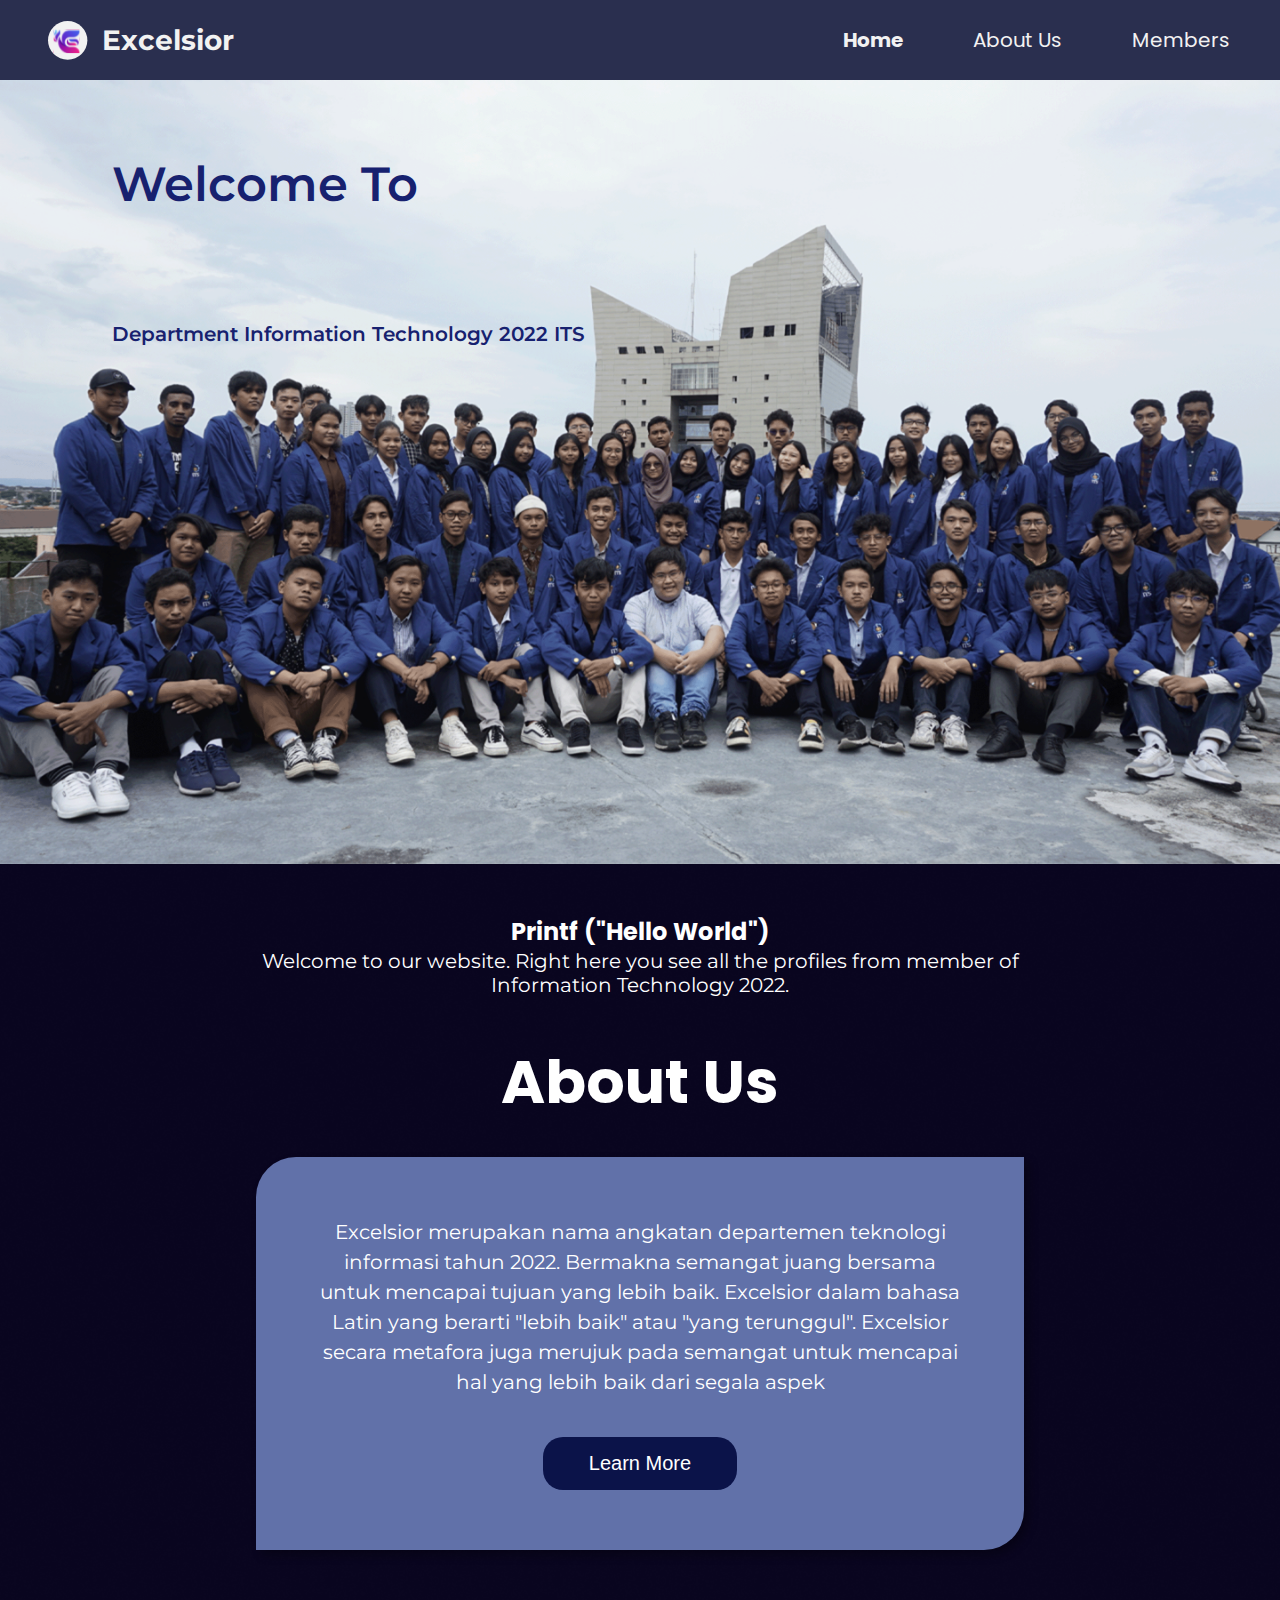
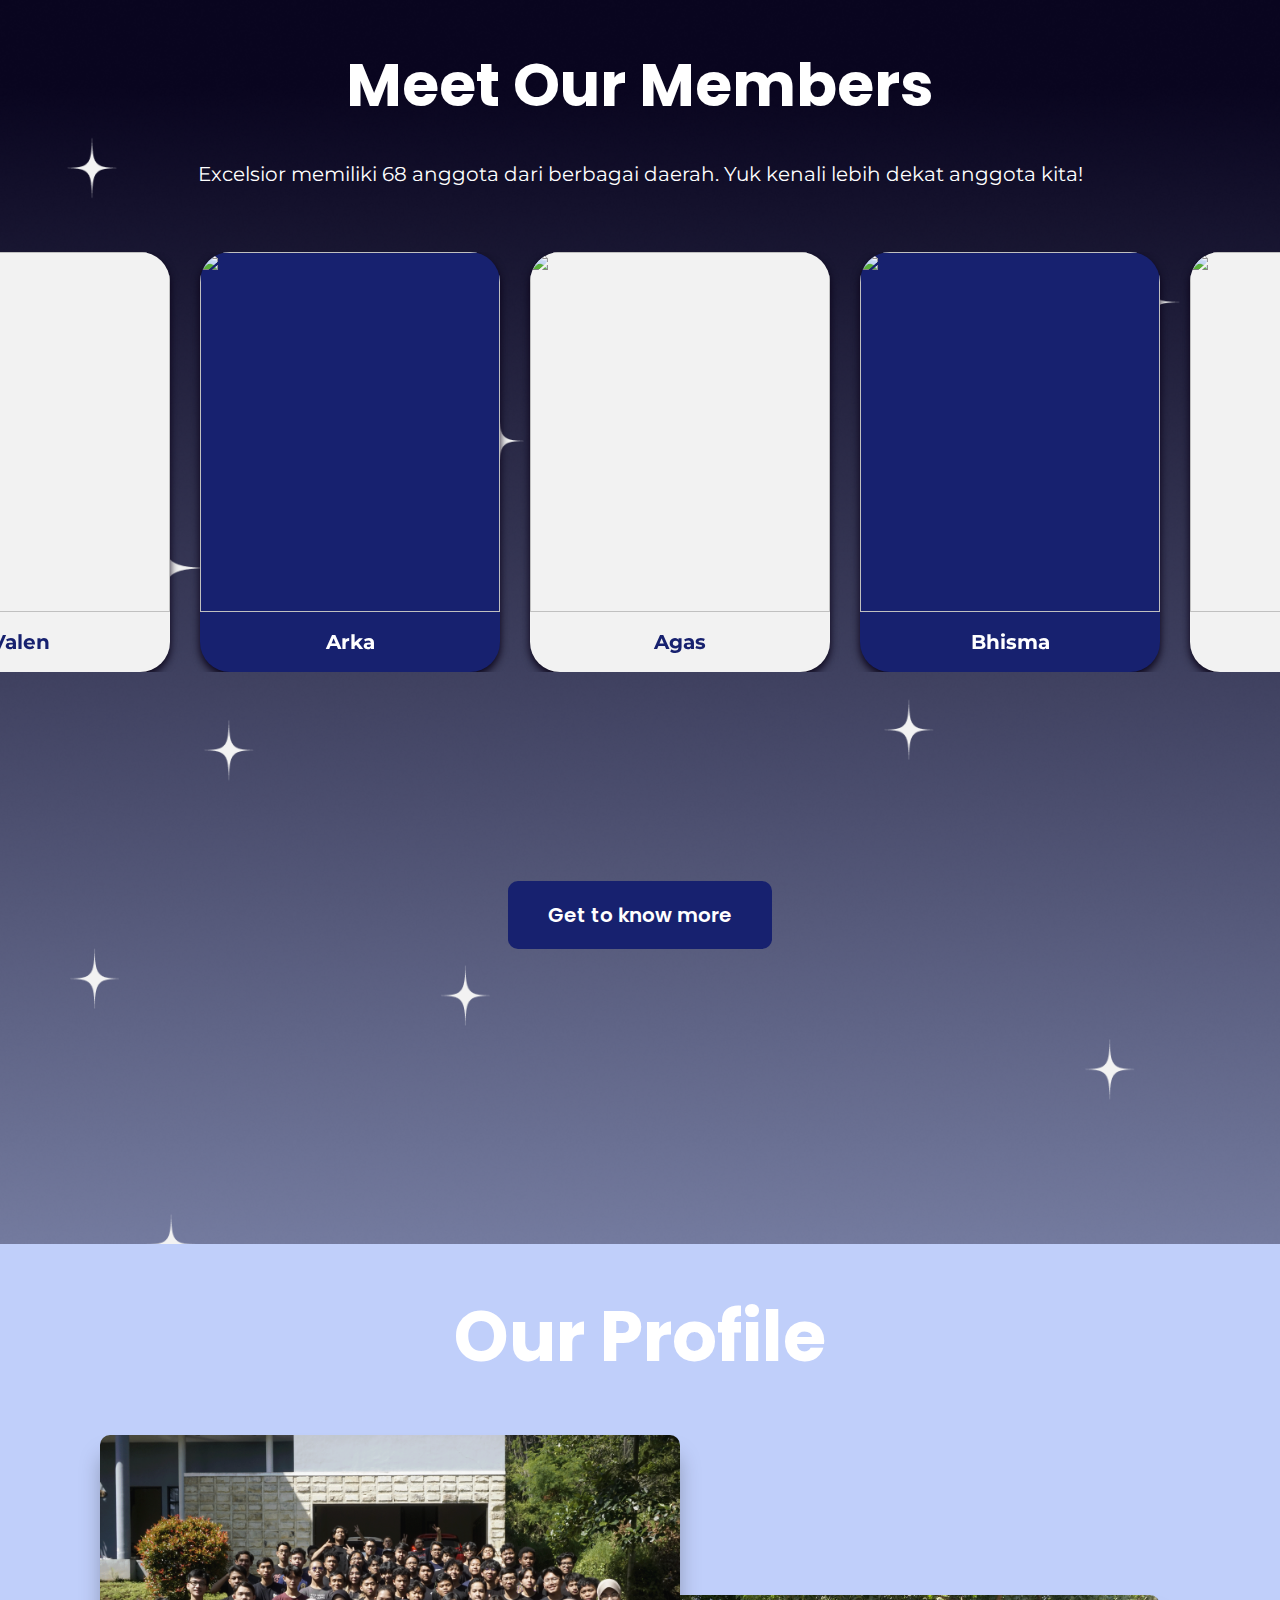
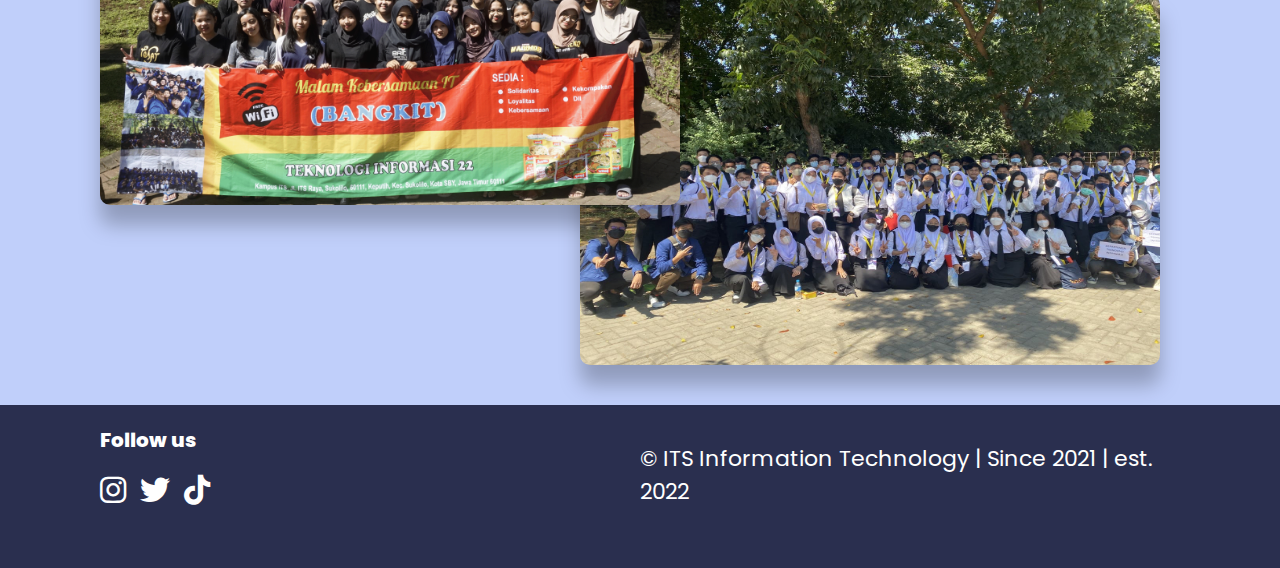
==== commit 680c4fdb: "done" ====
--- a/index.html
+++ b/index.html
@@ -96,6 +96,11 @@
                             <h1>Meet Our Members</h1>
                         </div>
                         <!-- Carousel Meet Our Members -->
+
+                        <div class="under">
+                            <p>Excelsior memiliki 68 anggota dari berbagai daerah. Yuk kenali lebih dekat anggota kita!
+                            </p>
+                        </div>
                     
                         <div class="owl-carousel owl-theme carousel-mask">
                             <!-- 1. Dwiyasa -->
@@ -780,13 +785,9 @@
                             </div>
                         </div>
                     </div>
-                    <div class="under">
-                        <p>Excelsior memiliki 68 anggota dari berbagai daerah. Yuk kenali lebih dekat anggota kita!
-                        </p>
-                    </div>
-                    <div class="btn">
-                            <button>Get to Know More</button>
-                        </div>
+                </div>
+                <div class="btns">
+                    <a href="./public/pages/members.html">Get to know more</a>
                 </div>
             </div>
             <!-- <div class="image1" id="image1">
--- a/public/css/style.css
+++ b/public/css/style.css
@@ -10,11 +10,6 @@
   height: 100vh;
   background: transparent;
   overflow-x: hidden;
-}
-
-.owl-carousel {
-  /* background-color: #45a049; */
-  padding: 50px;
 }
 
 #bege {
@@ -492,9 +487,12 @@
   background-color: rgba(0, 0, 0, 0);
 }
 
-.cardtxt {
-  padding: 1%;
-  font-size: 2.6vh;
+.item .card .cardtxt {
+  display: flex;
+  align-items: center;
+  width: 100%;
+  height: 60px;
+  justify-content: center;
 }
 
 .card img {
@@ -519,14 +517,24 @@
   color: #f2f2f2;
 }
 
-.btn button {
-  text-align: center;
-  border: none;
-  background-color: #0b1349;
-  color: #f2f2f2;
-  font-size: 3vh;
-  padding: 2% 2%;
-  border-radius: 2vh;
+
+.btns a {
+  /* margin-top: 160px; */
+  border-radius: 10px;
+  cursor: pointer;
+  font-size: 20px;
+  font-weight: 600;
+  width: 300px;
+  height: auto;
+  padding: 20px 40px;
+  background-color: #17216f;
+  color: #fff;
+  transition: all .3s ease-in-out;
+}
+
+.btns a:hover {
+  color: #17216f;
+  background-color: #fff;
 }
 
 @media screen and (max-width: 1100px) {
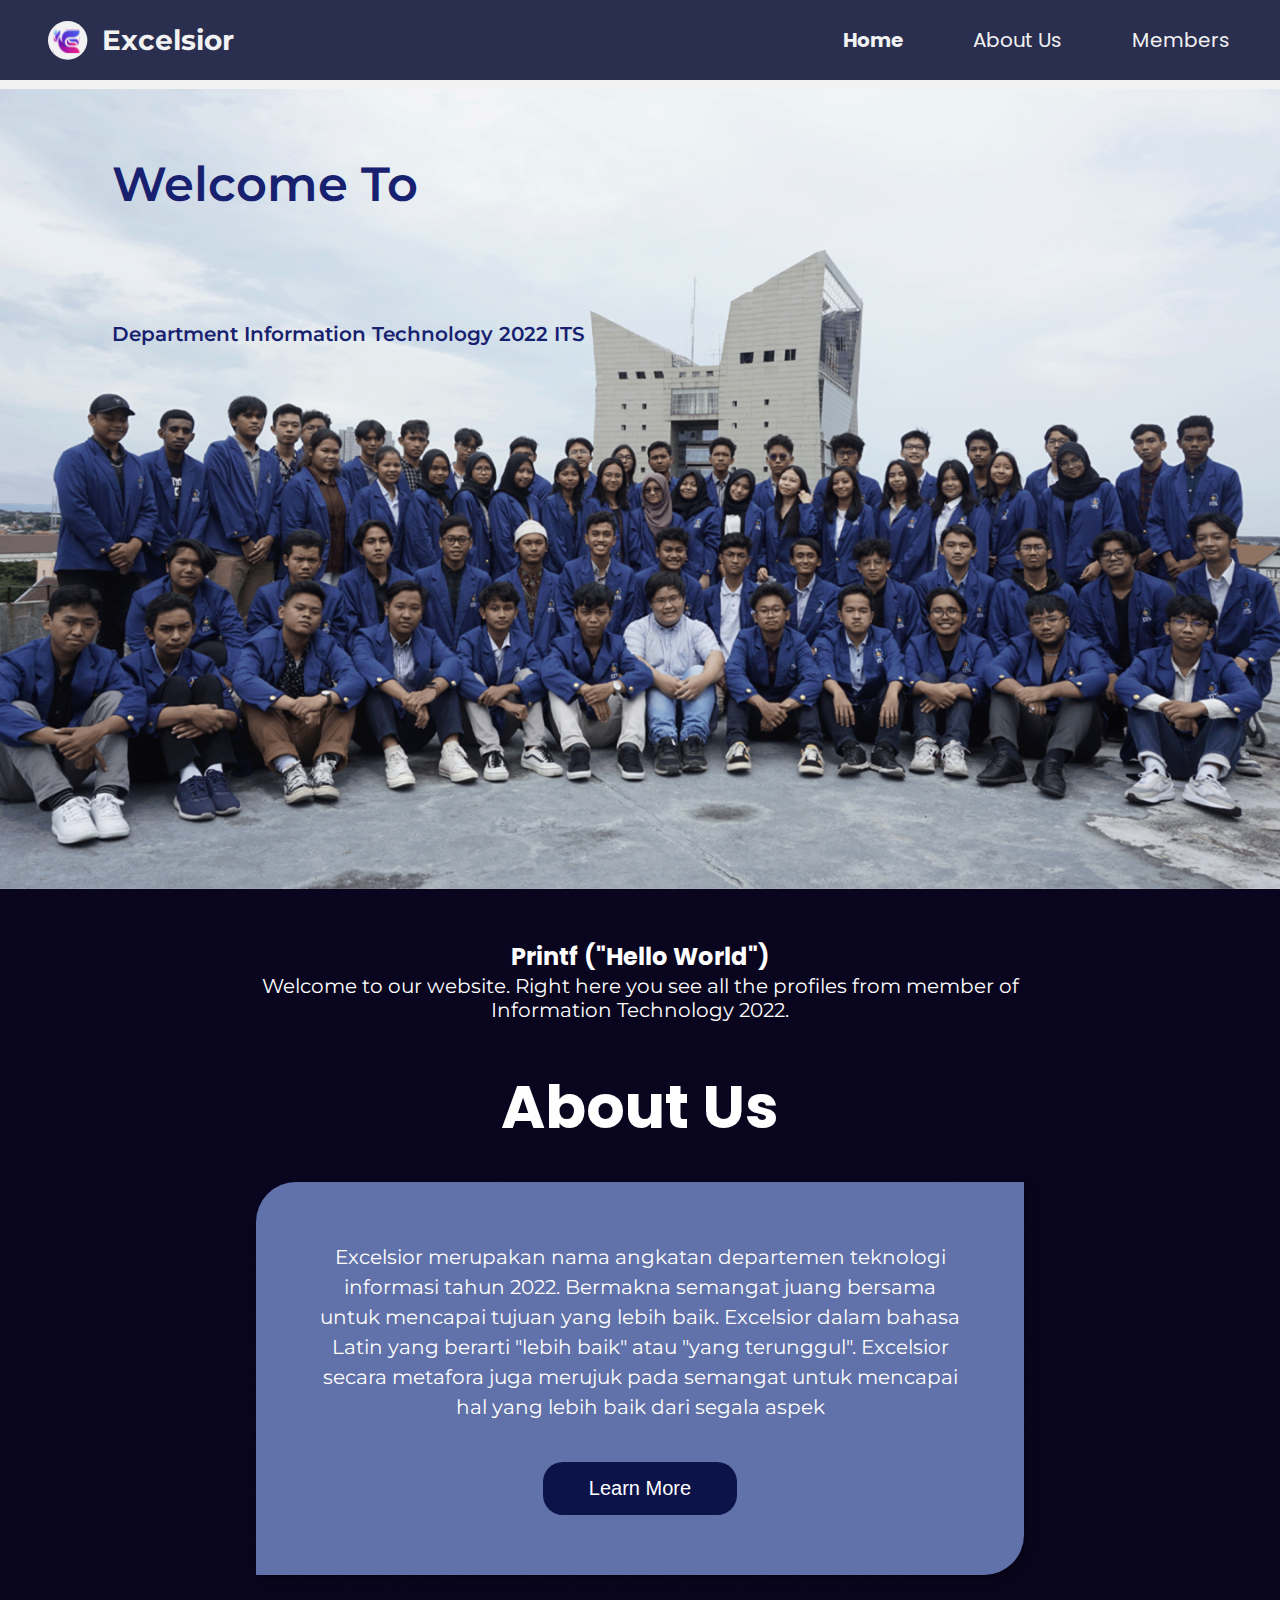
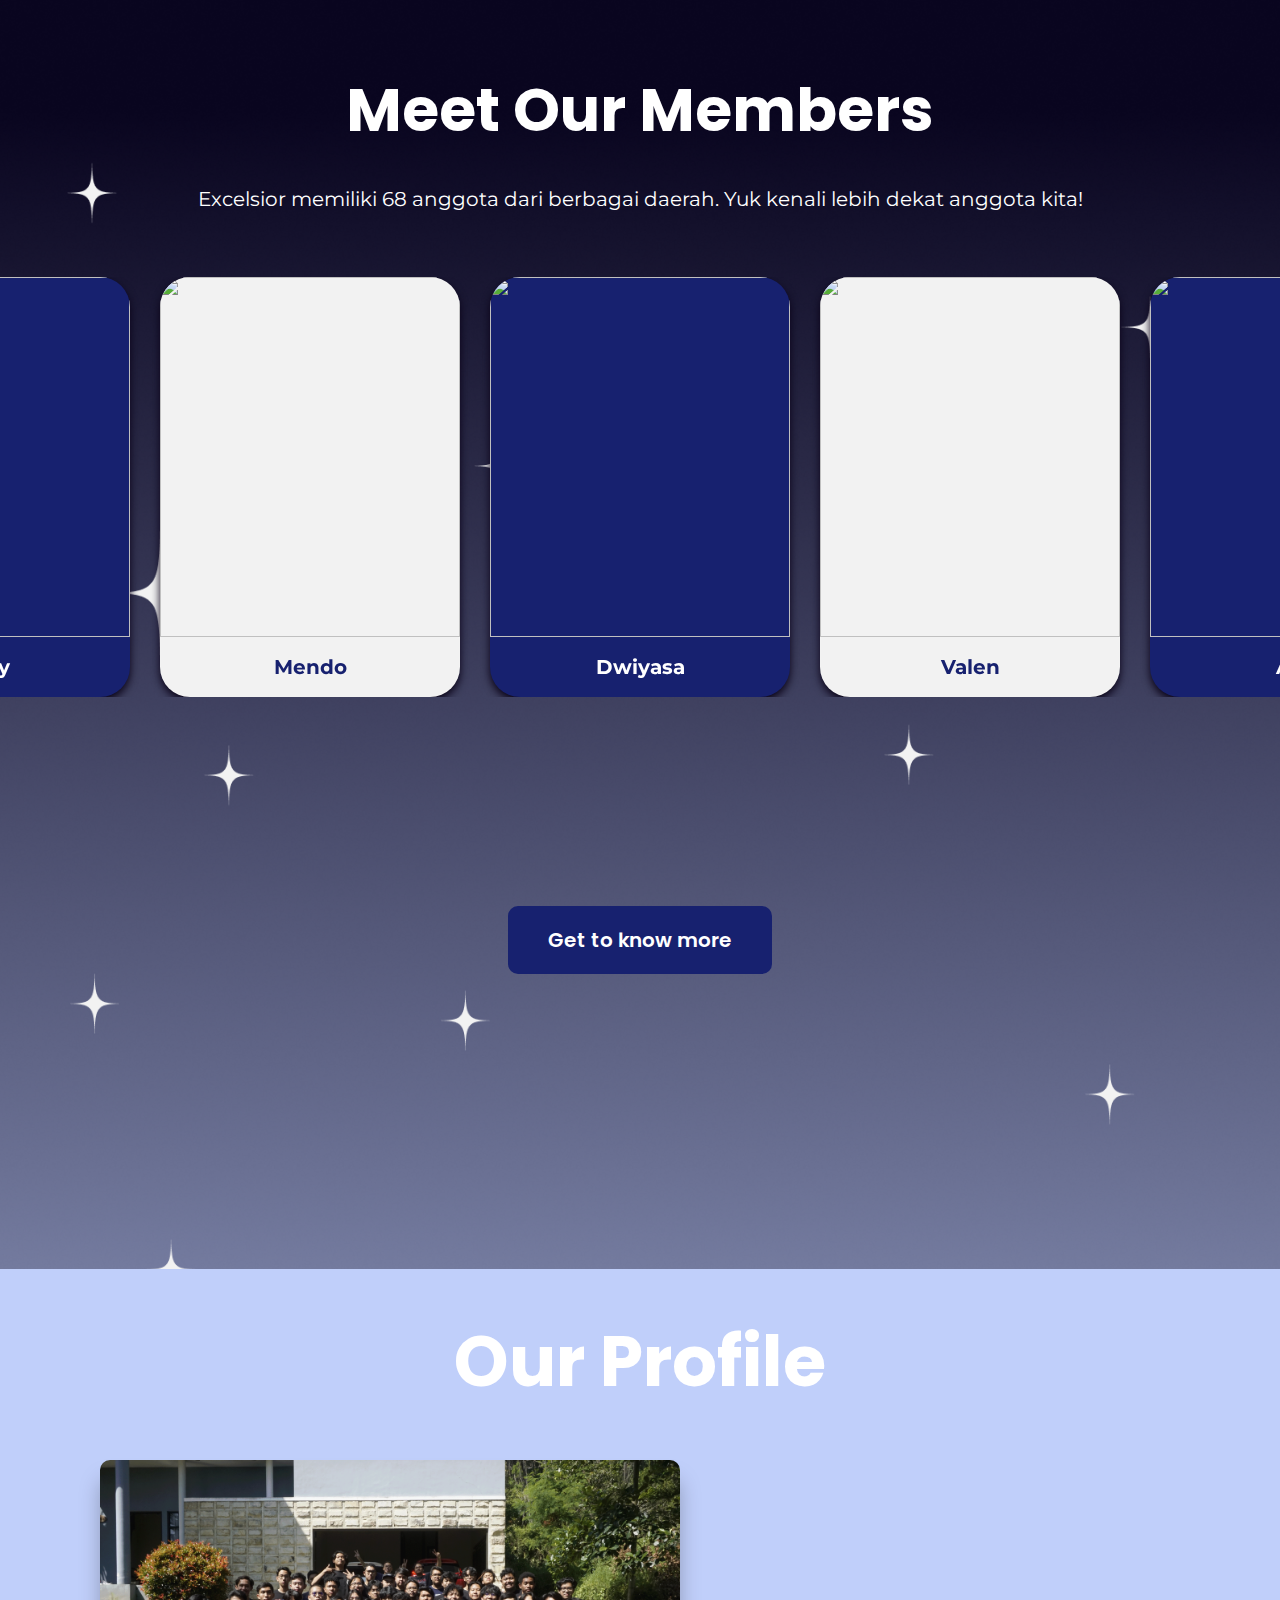
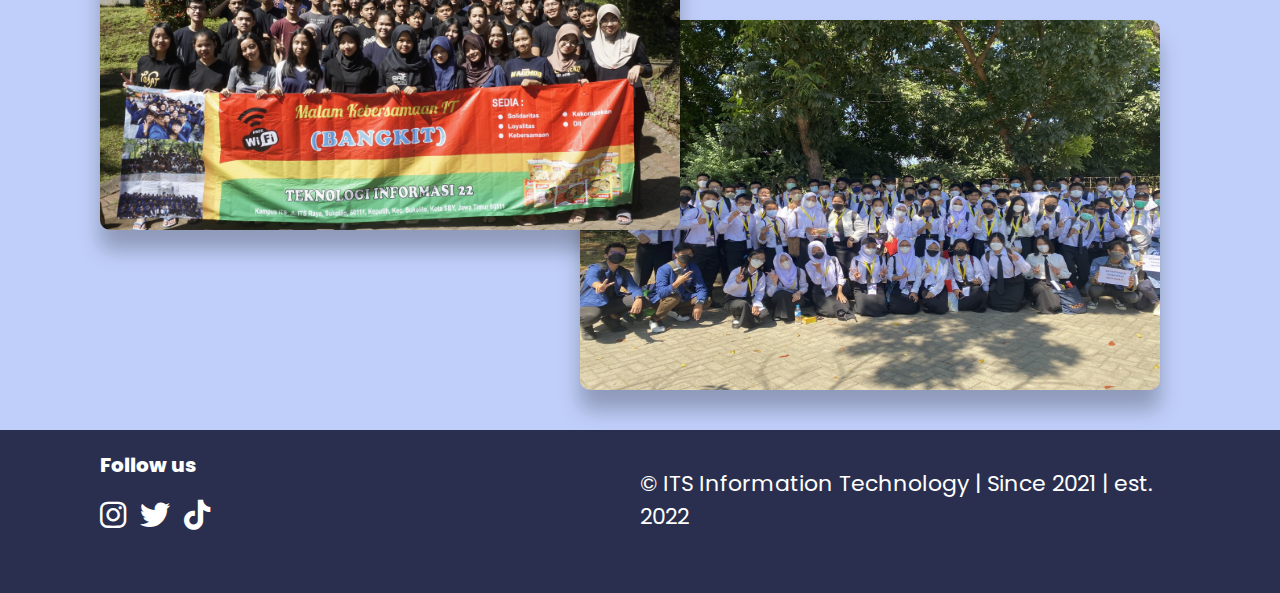
==== commit 731ca21f: "done" ====
--- a/index.html
+++ b/index.html
@@ -16,8 +16,6 @@
     <link rel="stylesheet" href="./public/css/style.css">
     <link rel="stylesheet" href="./public/css/navbar.css">
     <link rel="stylesheet" href="./public/css/owl.carousel.min.css"
-    <link rel="stylesheet"
-        href="https://cdnjs.cloudflare.com/ajax/libs/OwlCarousel2/2.3.4/assets/owl.theme.default.min.css">
 
     <title>Excelsior Website</title>
 </head>
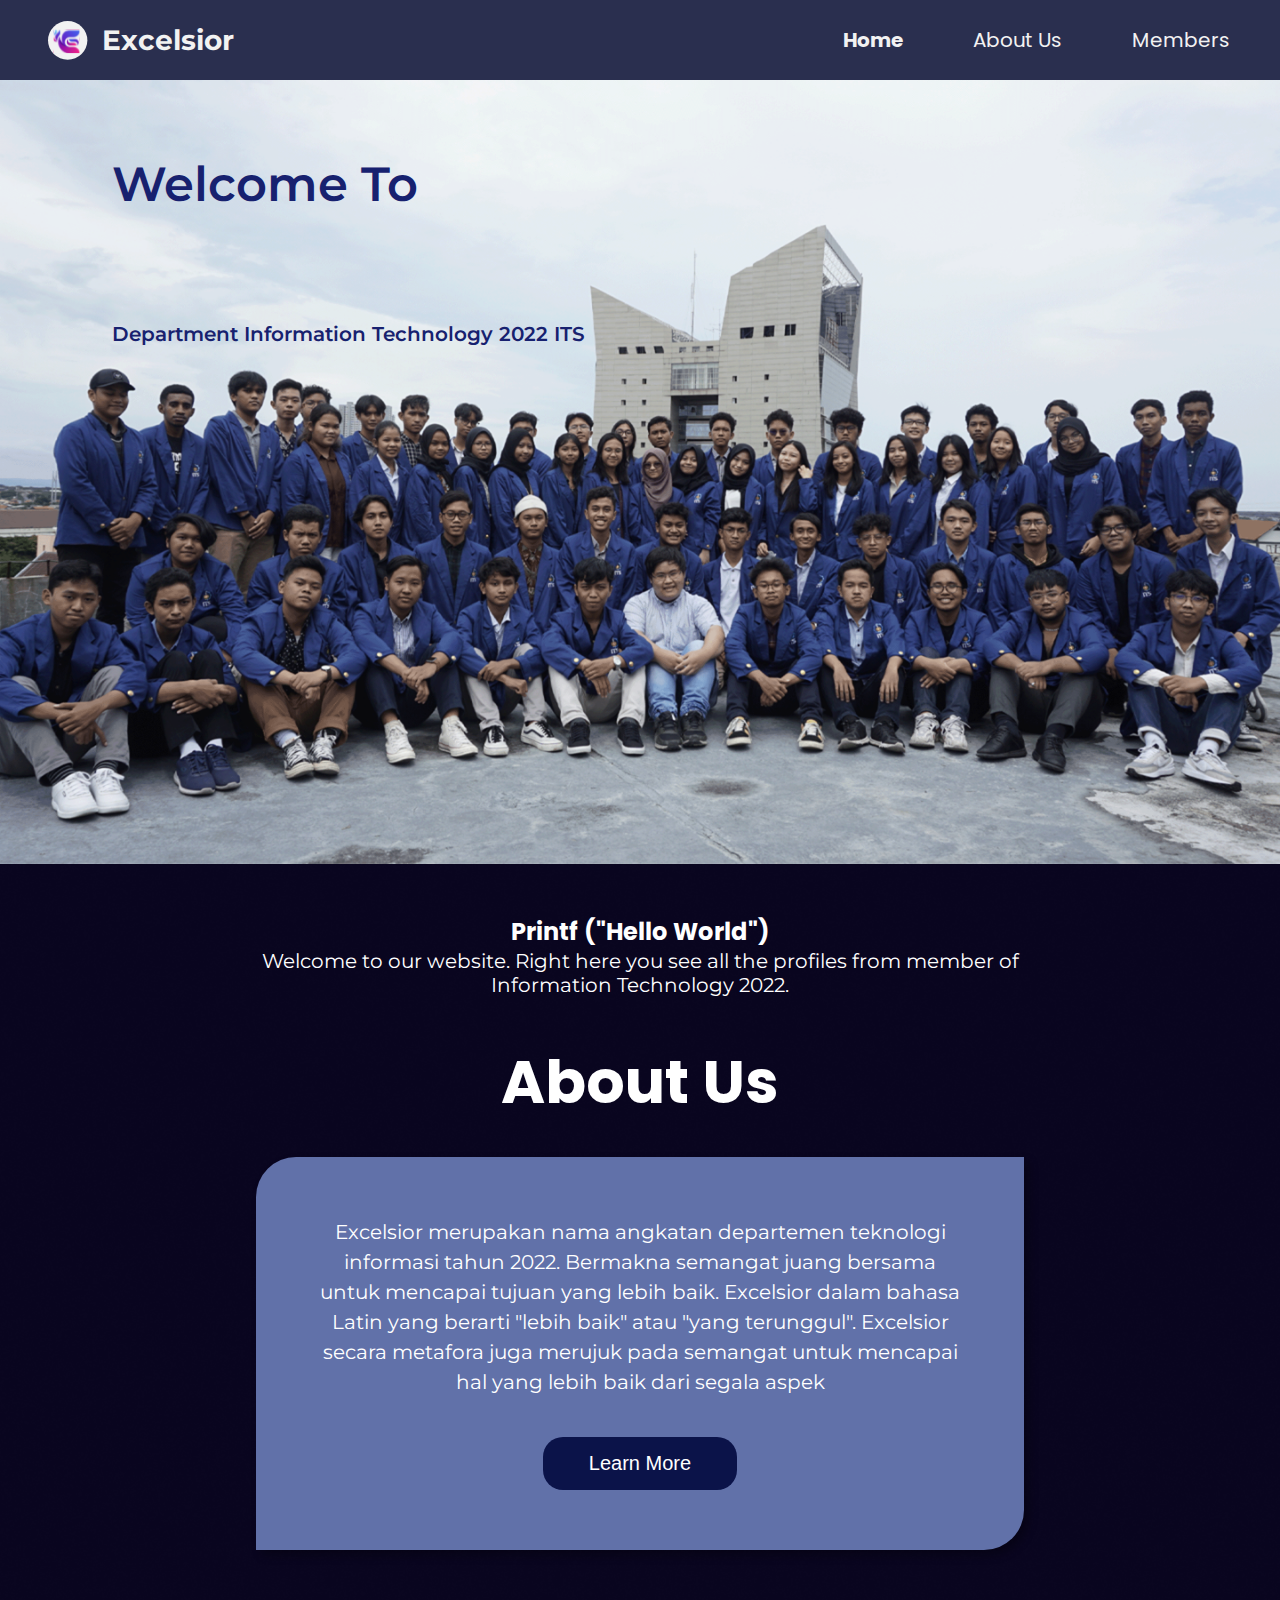
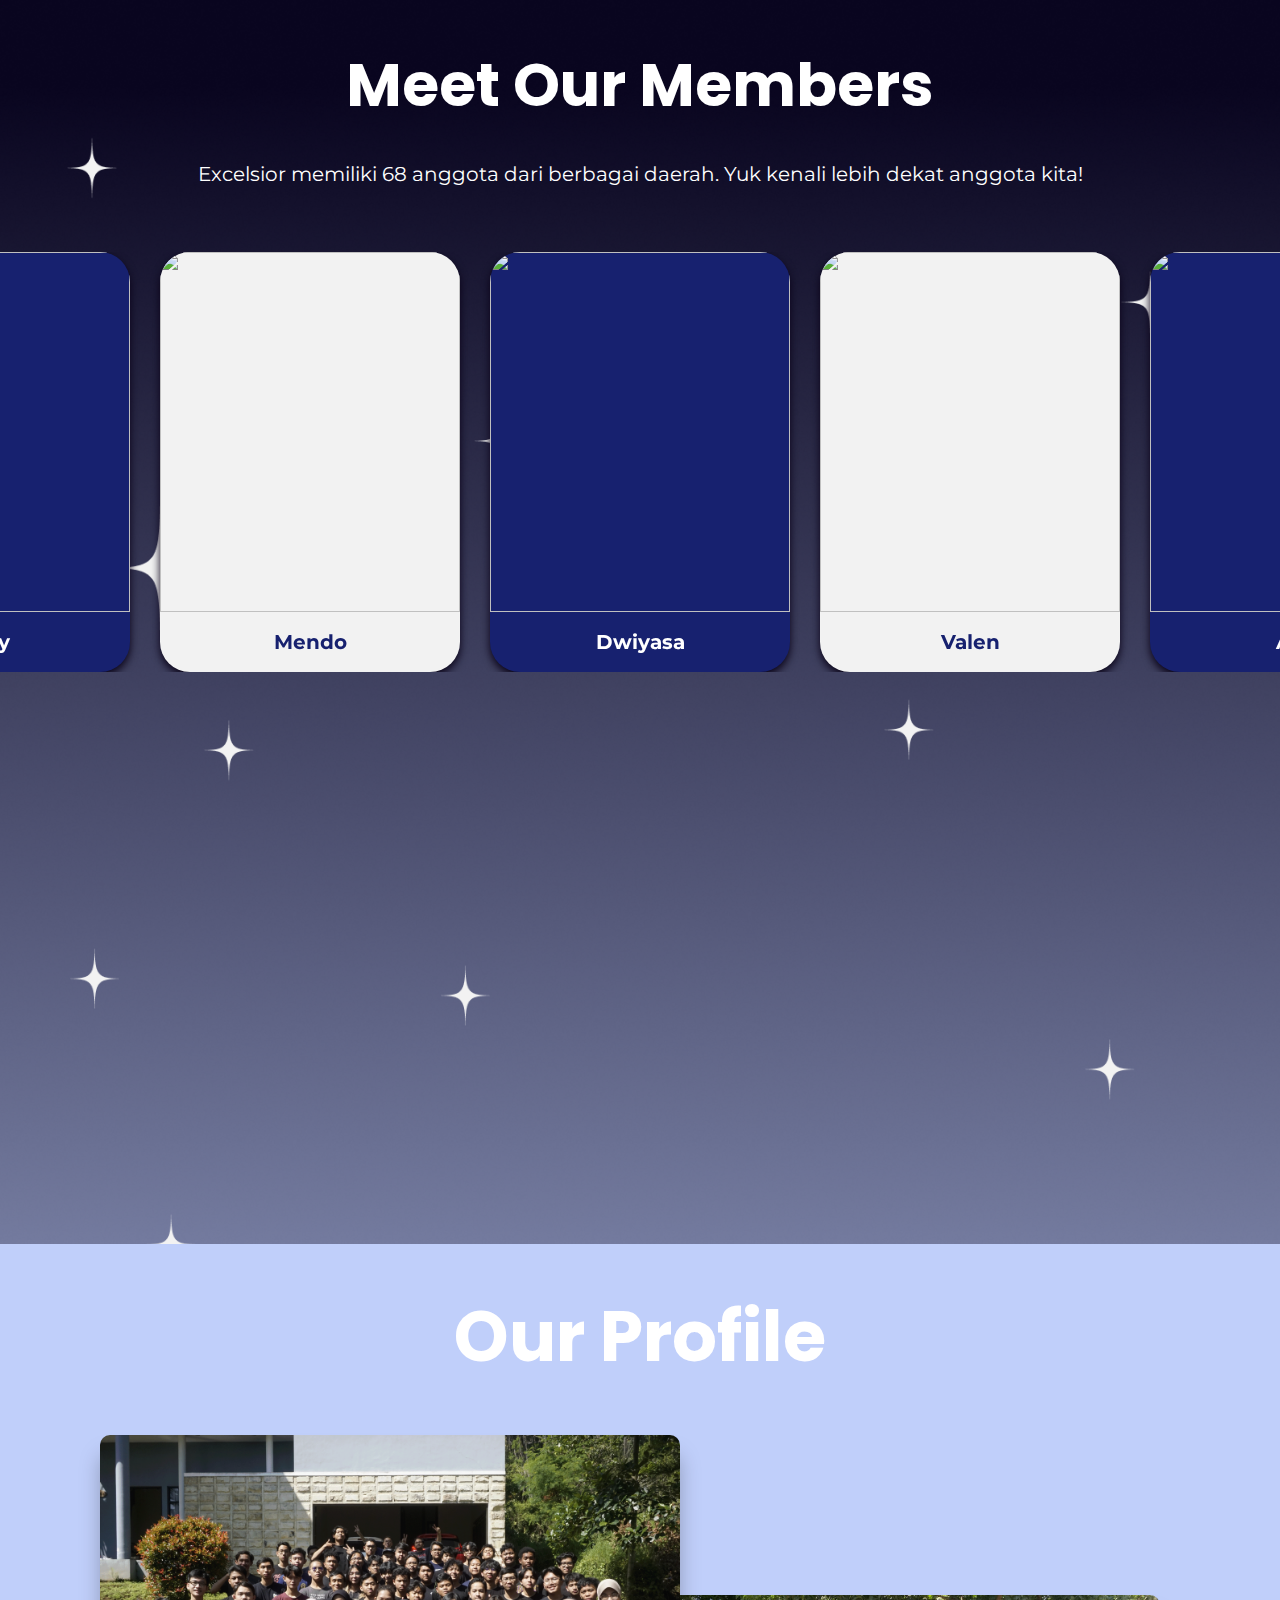
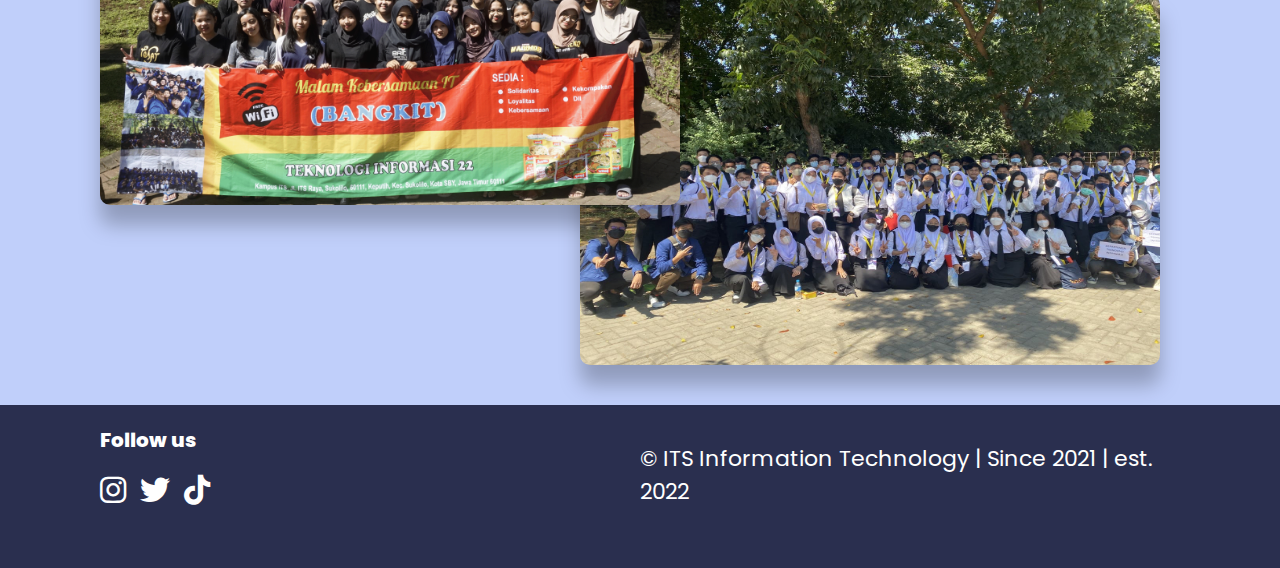
==== commit d917af80: "done" ====
--- a/index.html
+++ b/index.html
@@ -16,6 +16,8 @@
     <link rel="stylesheet" href="./public/css/style.css">
     <link rel="stylesheet" href="./public/css/navbar.css">
     <link rel="stylesheet" href="./public/css/owl.carousel.min.css"
+    <link rel="stylesheet"
+        href="https://cdnjs.cloudflare.com/ajax/libs/OwlCarousel2/2.3.4/assets/owl.theme.default.min.css">
 
     <title>Excelsior Website</title>
 </head>
@@ -783,9 +785,11 @@
                             </div>
                         </div>
                     </div>
-                </div>
-                <div class="btns">
-                    <a href="./public/pages/members.html">Get to know more</a>
+                    <!-- halooo -->
+                    <div class="btns">
+                        <a href="./public/pages/members.html">halo</a>
+                        <!-- <button onclick="location.href('./public/pages/members.html')">Get to Know More</button> -->
+                    </div>
                 </div>
             </div>
             <!-- <div class="image1" id="image1">
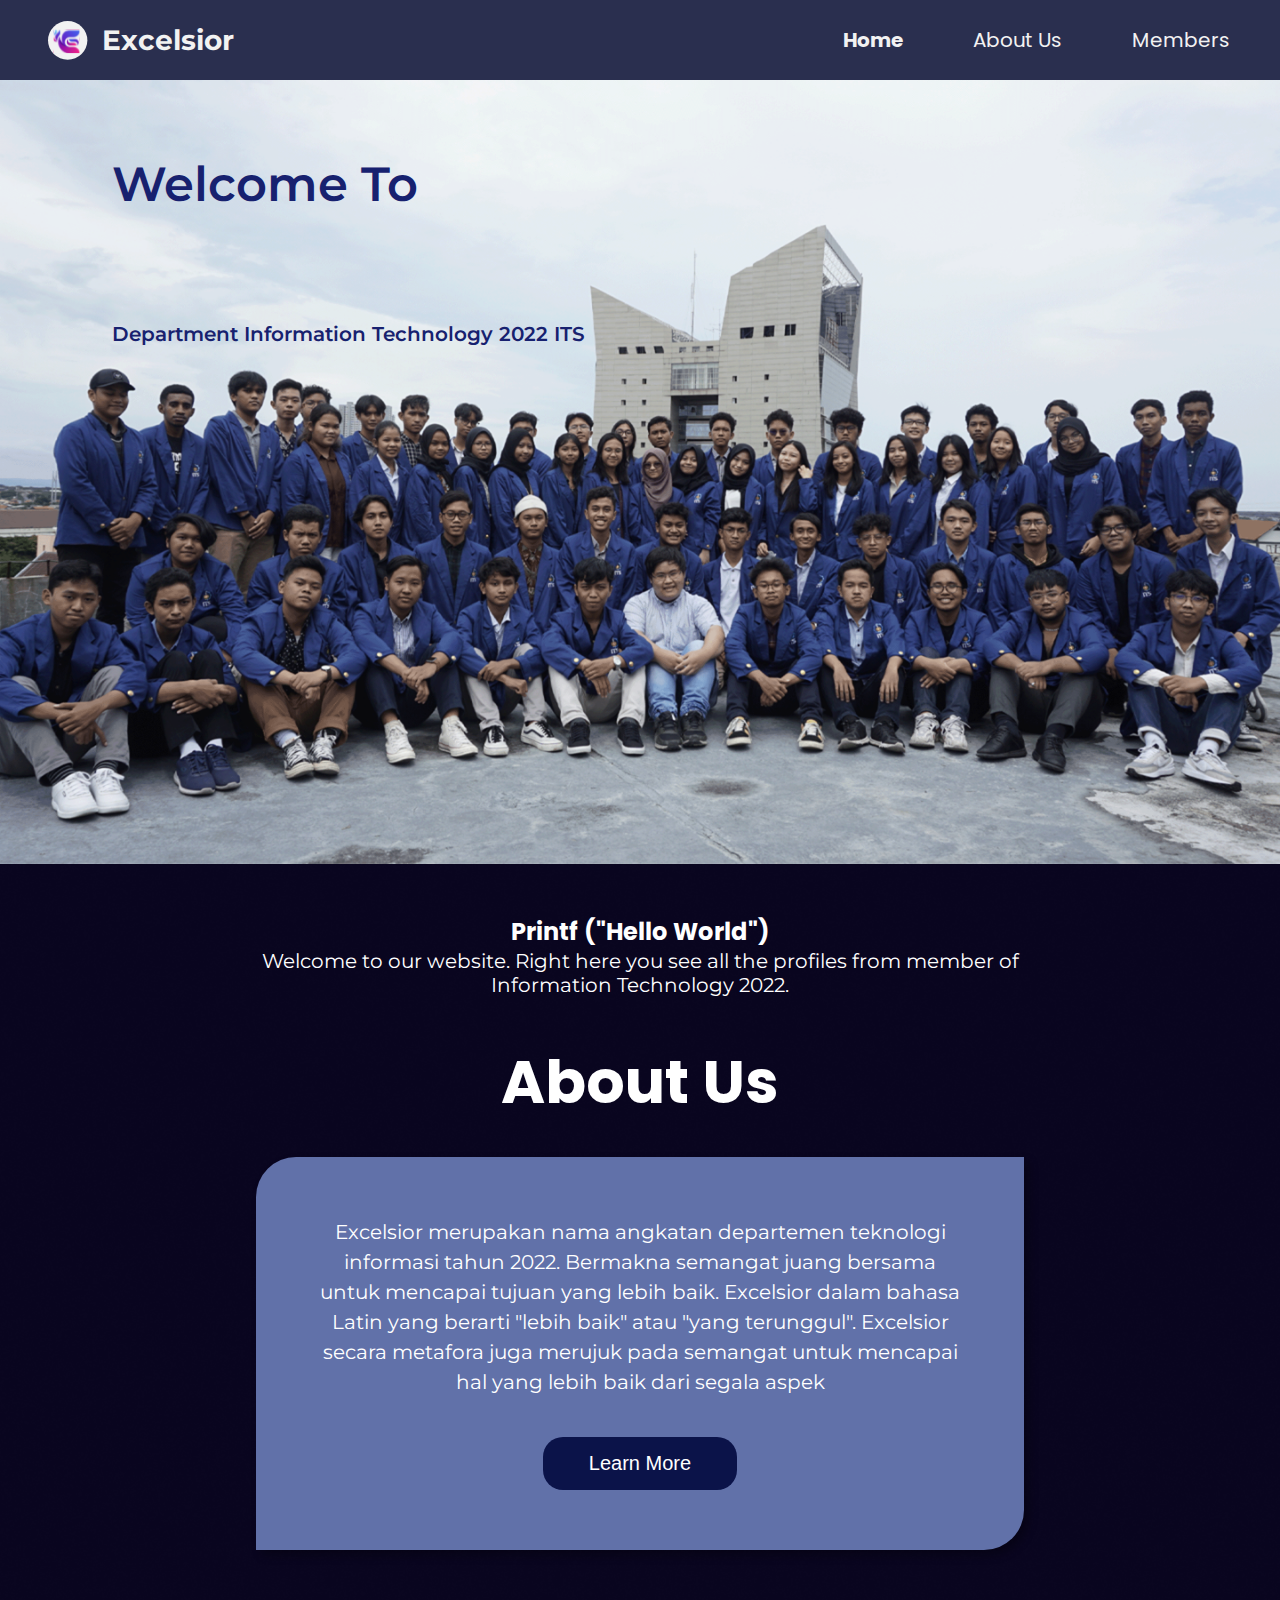
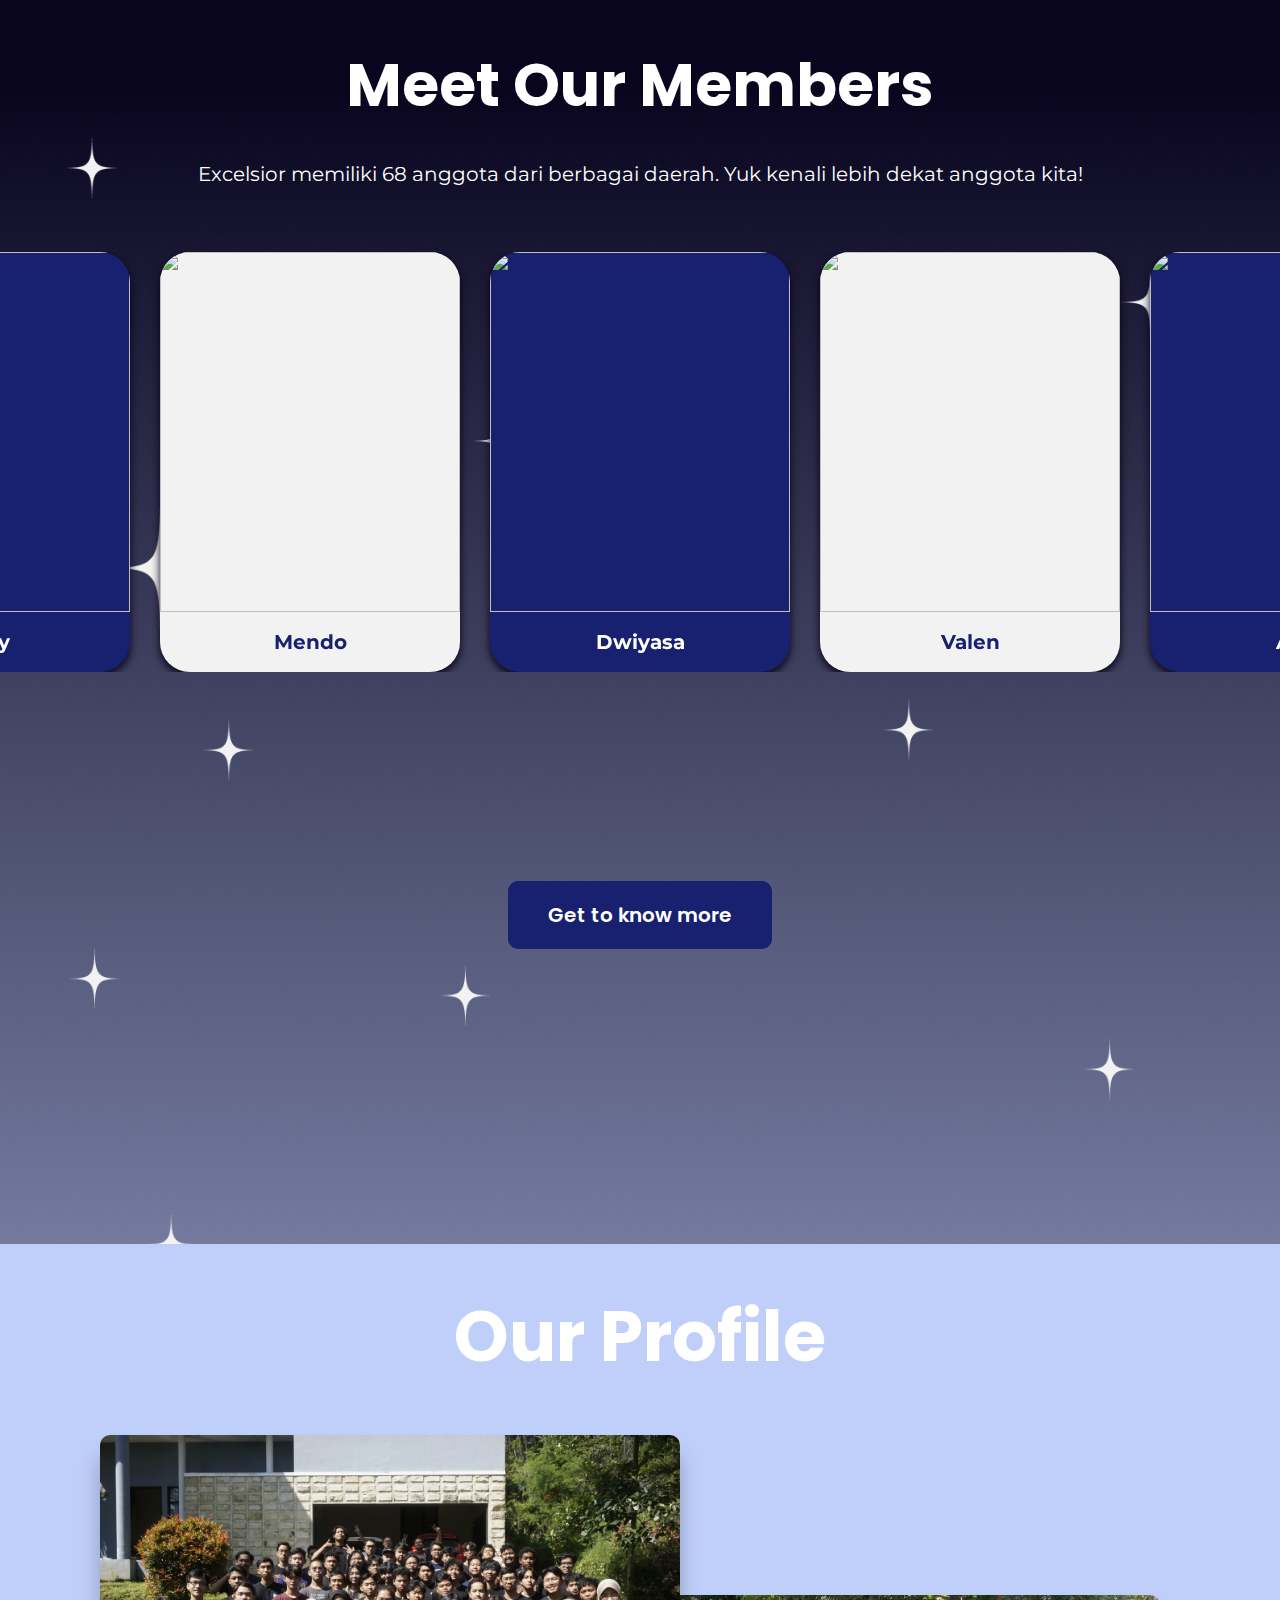
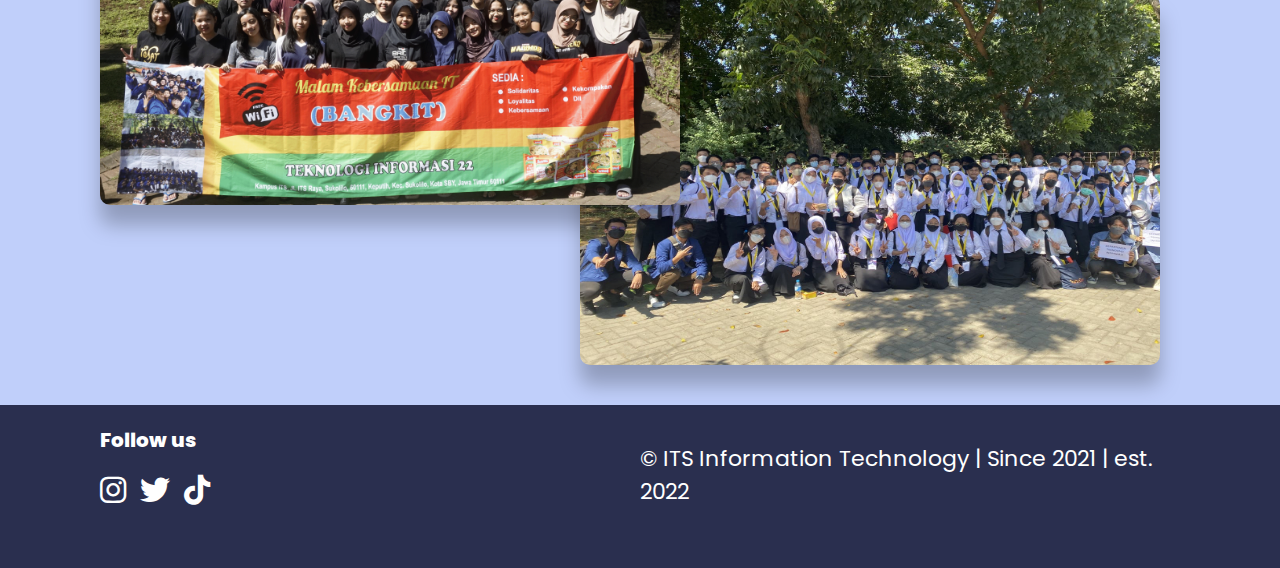
==== commit be3d1c20: "Merge branch 'owl' into js" ====
--- a/index.html
+++ b/index.html
@@ -15,9 +15,7 @@
     <link rel="stylesheet" href="https://cdnjs.cloudflare.com/ajax/libs/font-awesome/6.4.0/css/all.min.css">
     <link rel="stylesheet" href="./public/css/style.css">
     <link rel="stylesheet" href="./public/css/navbar.css">
-    <link rel="stylesheet" href="./public/css/owl.carousel.min.css"
-    <link rel="stylesheet"
-        href="https://cdnjs.cloudflare.com/ajax/libs/OwlCarousel2/2.3.4/assets/owl.theme.default.min.css">
+    <link rel="stylesheet" href="./public/css/owl.carousel.min.css">
 
     <title>Excelsior Website</title>
 </head>
@@ -101,7 +99,7 @@
                             <p>Excelsior memiliki 68 anggota dari berbagai daerah. Yuk kenali lebih dekat anggota kita!
                             </p>
                         </div>
-                    
+
                         <div class="owl-carousel owl-theme carousel-mask">
                             <!-- 1. Dwiyasa -->
                             <div class="cardb item">
@@ -785,11 +783,10 @@
                             </div>
                         </div>
                     </div>
-                    <!-- halooo -->
-                    <div class="btns">
-                        <a href="./public/pages/members.html">halo</a>
-                        <!-- <button onclick="location.href('./public/pages/members.html')">Get to Know More</button> -->
-                    </div>
+                </div>
+
+                <div class="btns">
+                    <a href="./public/pages/members.html">Get to know more</a>
                 </div>
             </div>
             <!-- <div class="image1" id="image1">
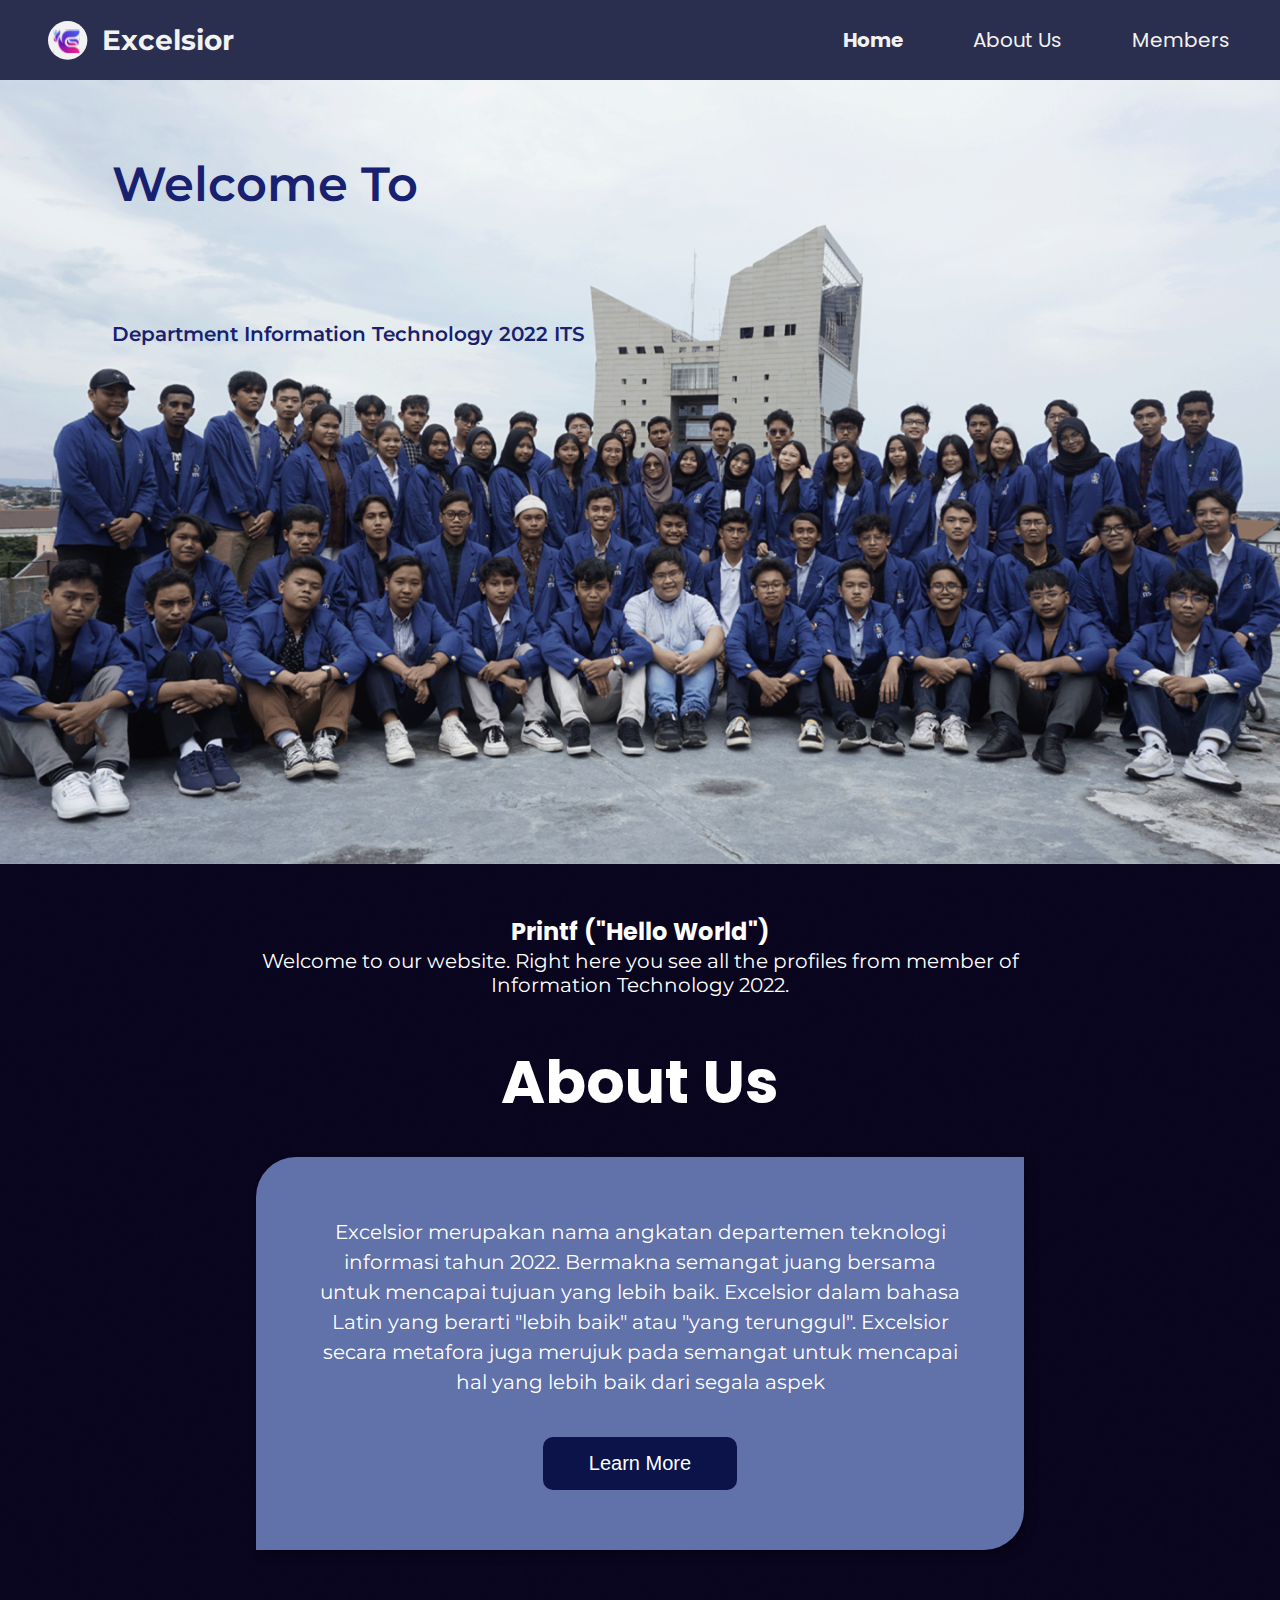
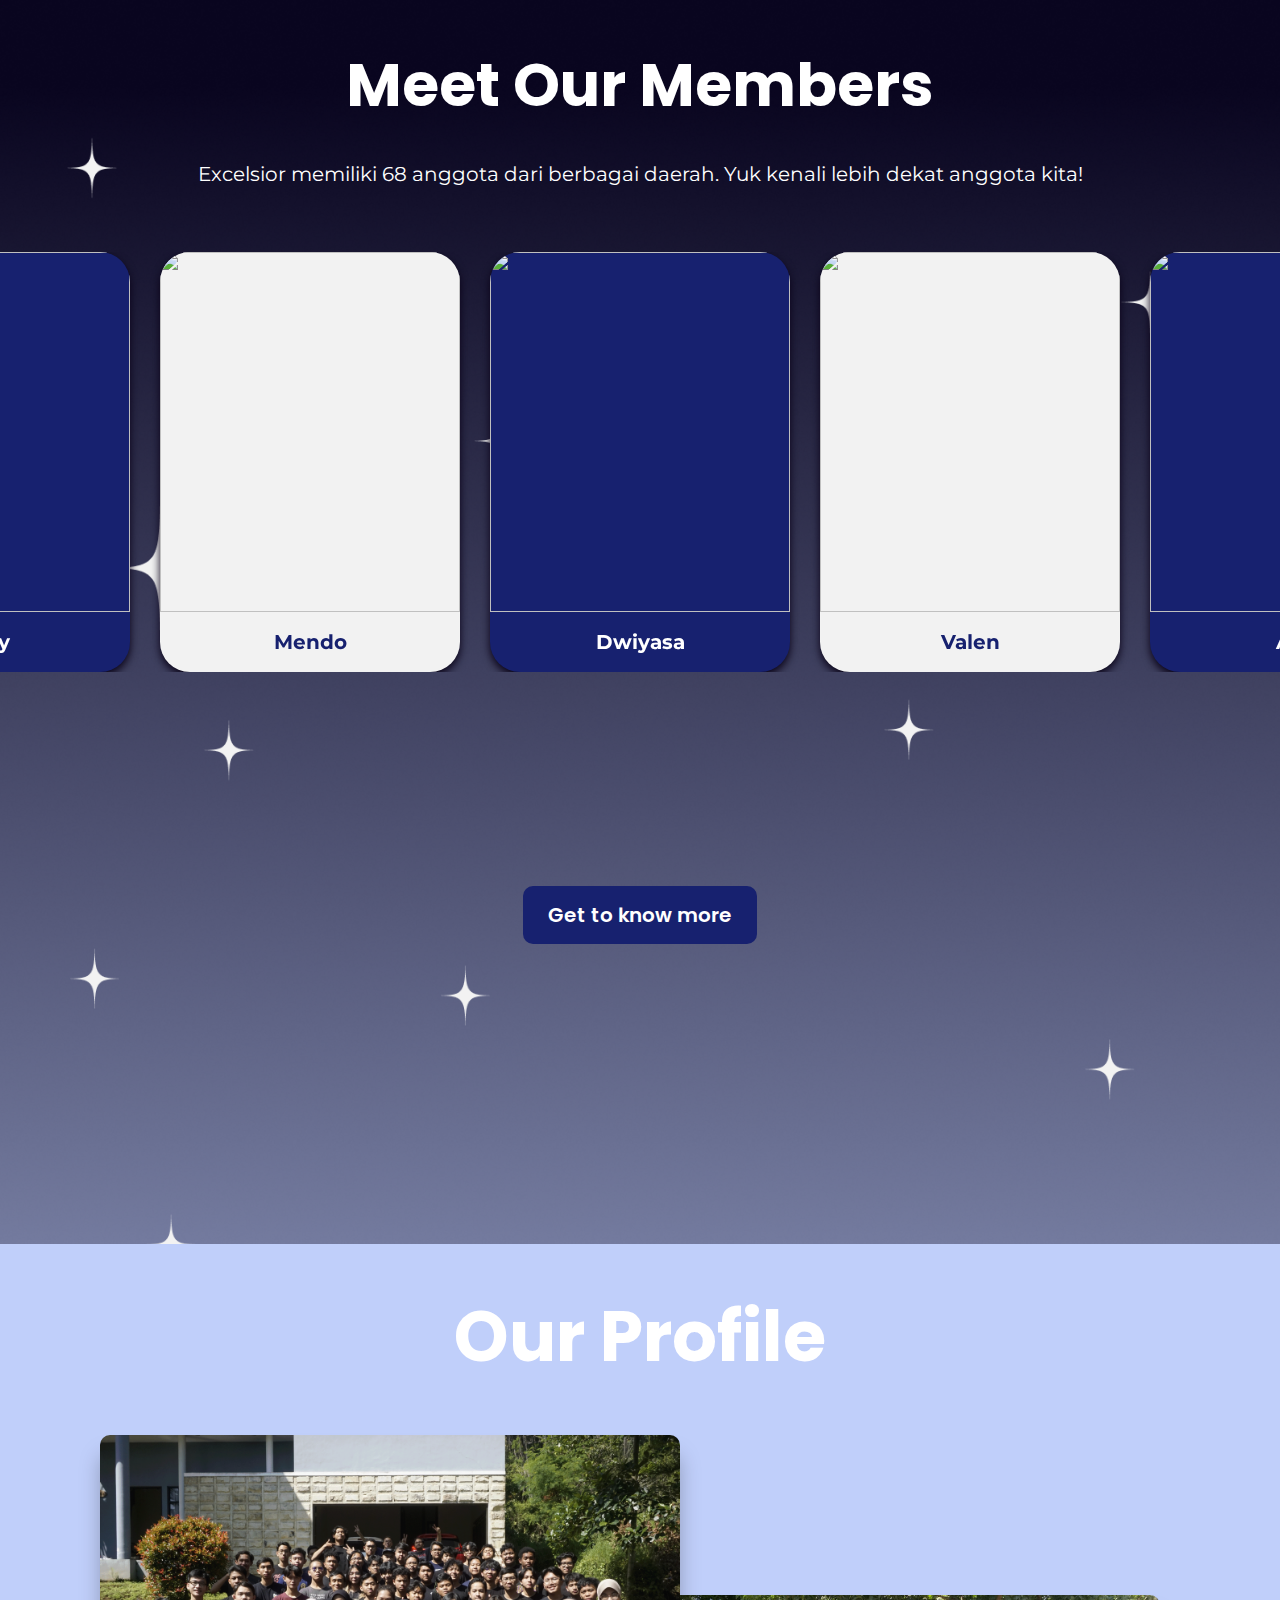
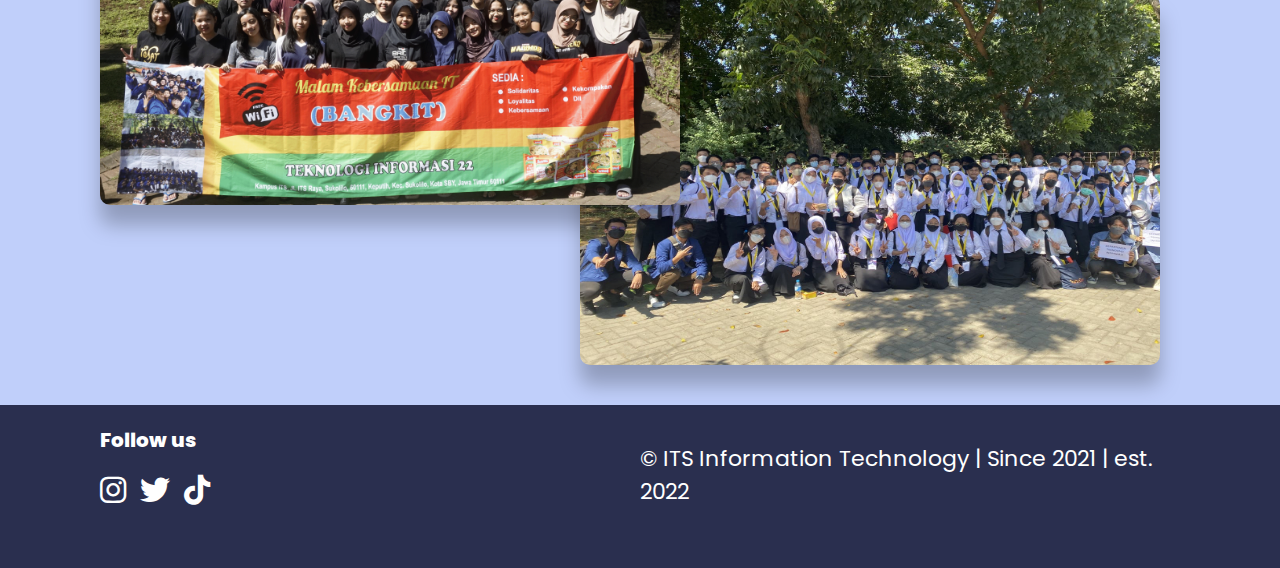
==== commit d4b541db: "finishing all in" ====
--- a/index.html
+++ b/index.html
@@ -7,6 +7,7 @@
     <meta name="viewport" content="width=device-width, initial-scale=1.0">
     <script src="https://code.jquery.com/jquery-3.6.0.min.js"></script>
     <link rel="preconnect" href="https://fonts.googleapis.com">
+    <link rel="icon" href="./public/img/designAssets/svg/logo.svg">
     <link rel="preconnect" href="https://fonts.gstatic.com" crossorigin>
     <link href="https://fonts.googleapis.com/css2?family=Montserrat:wght@400;500;600;700;800&display=swap"
         rel="stylesheet">
--- a/public/css/style.css
+++ b/public/css/style.css
@@ -6,6 +6,20 @@
   box-sizing: border-box;
 }
 
+::-webkit-scrollbar {
+  width: 5px;
+}
+
+::-webkit-scrollbar-thumb {
+  background-color: #2a2f4f;
+}
+
+@media screen and (max-width: 600px) {
+  ::-webkit-scrollbar {
+      display: none;
+  }
+}
+
 body {
   height: 100vh;
   background: transparent;
@@ -140,7 +154,7 @@
   margin-bottom: 30px;
 }
 
-#printf .btn-learn-more {
+button.btn-learn-more {
   display: inline-block;
   width: 30%;
   padding: 15px 20px;
@@ -148,15 +162,16 @@
   background-color: #0b1349;
   color: white;
   border: none;
-  border-radius: 20px;
+  border-radius: 10px;
   cursor: pointer;
   margin-top: 10px;
-  transition: background-color 0.3s ease, transform 0.3s ease;
-}
-
-#printf .btn-learn-more:hover {
-  background-color: #45a049;
-  transform: scale(1.1);
+  transition: all 0.3s ease-in-out;
+}
+
+button.btn-learn-more:hover {
+  background-color: #fff;
+  color: #0b1349;
+  /* transform: scale(1.1); */
 }
 
 #profile .our-profile {
@@ -318,10 +333,6 @@
     font-size: 18px;
   }
 
-  #printf .btn-learn-more:hover {
-    background-color: #45a049;
-    transform: scale(1.1);
-  }
 }
 
 @media screen and (max-width: 768px) {
@@ -394,10 +405,6 @@
     font-size: 18px;
   }
 
-  #printf .btn-learn-more:hover {
-    background-color: #45a049;
-    transform: scale(1.1);
-  }
 
   /* Profile */
   #profile .our-profile h1 {
@@ -526,7 +533,7 @@
   font-weight: 600;
   width: 300px;
   height: auto;
-  padding: 20px 40px;
+  padding: 15px 25px;
   background-color: #17216f;
   color: #fff;
   transition: all .3s ease-in-out;
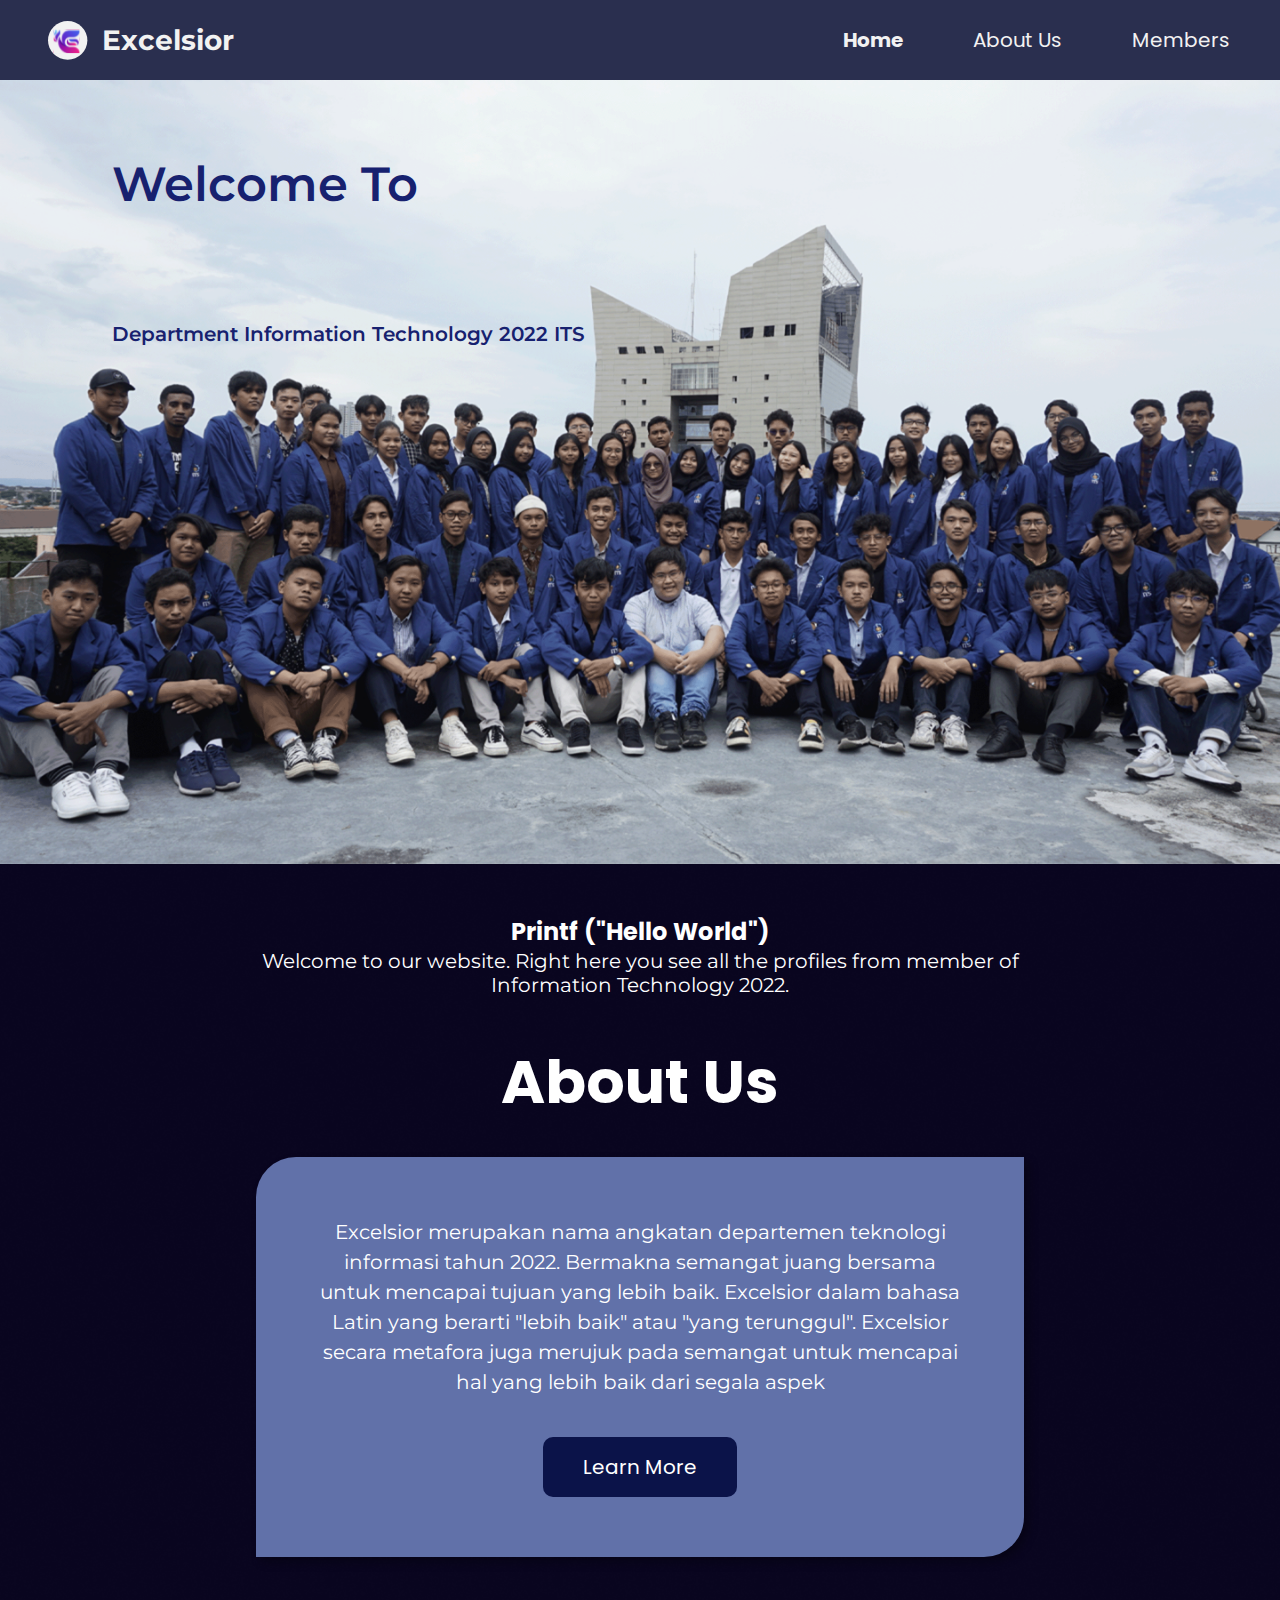
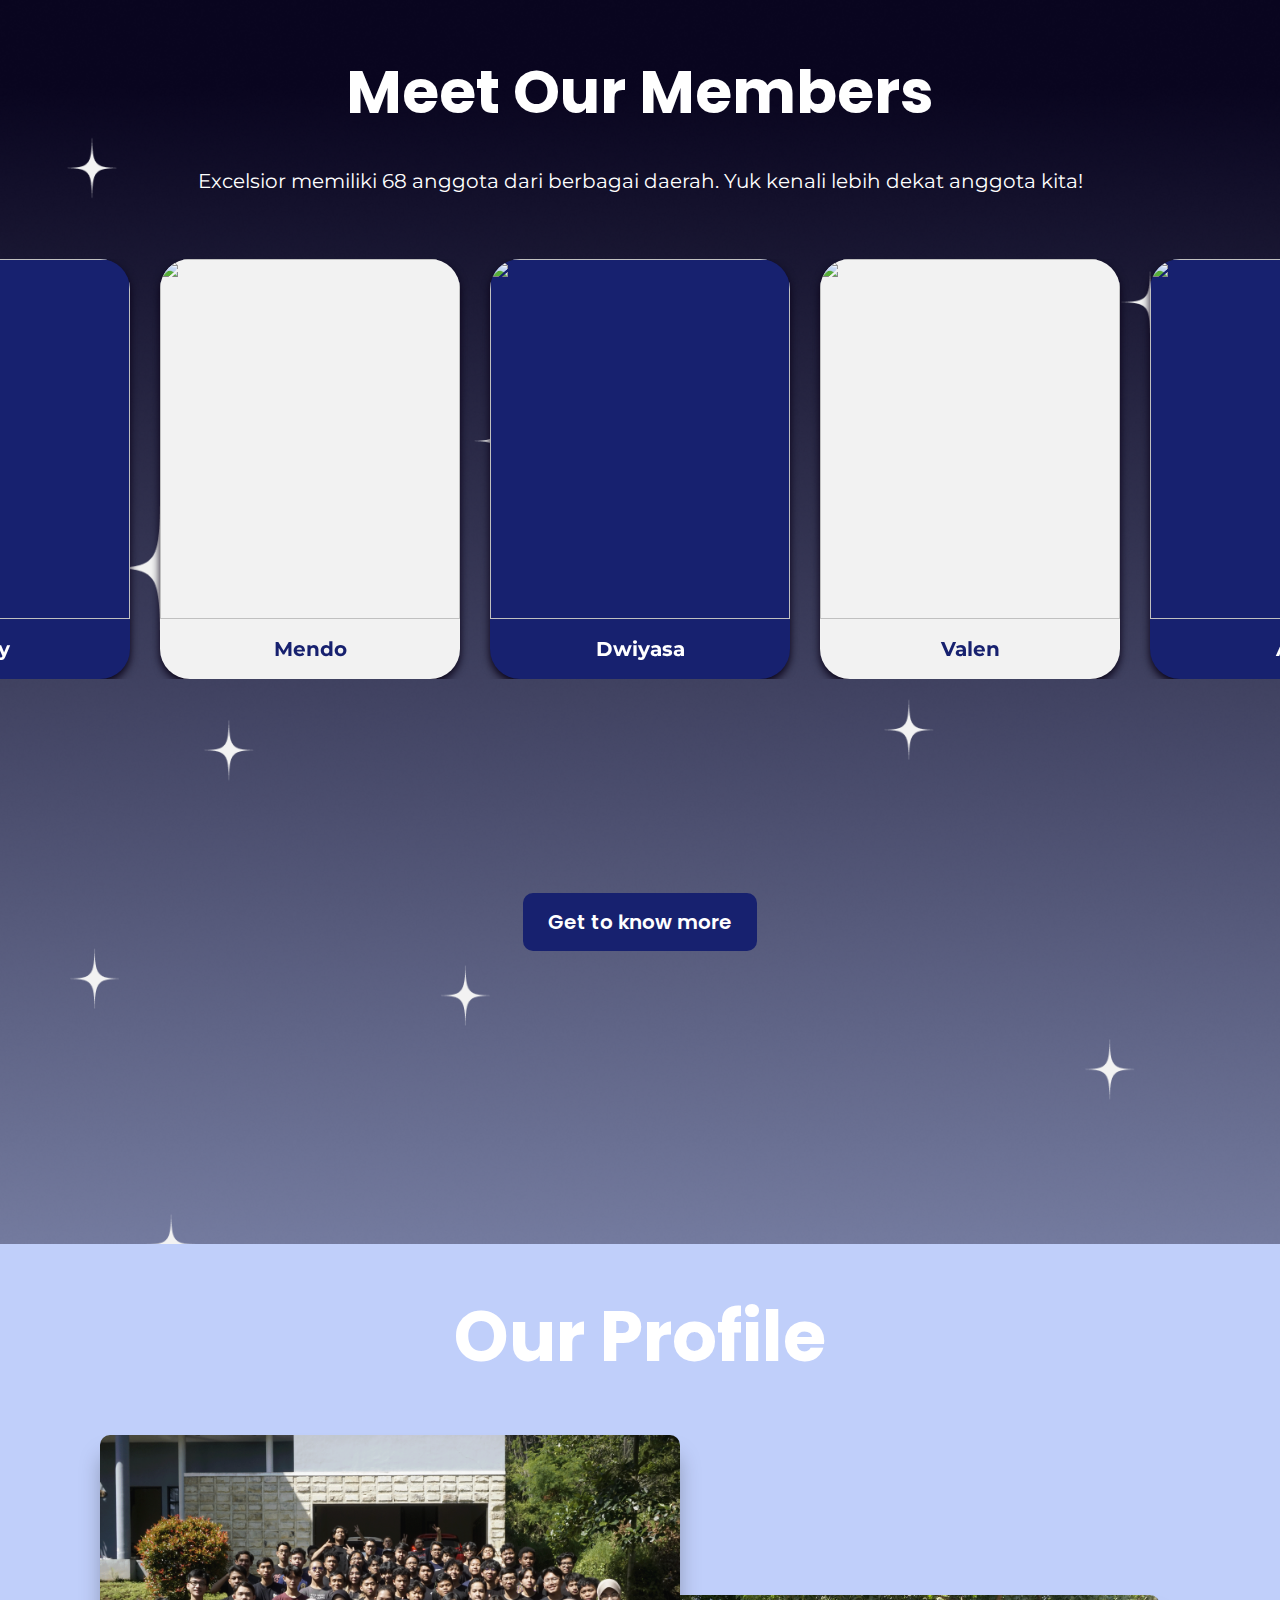
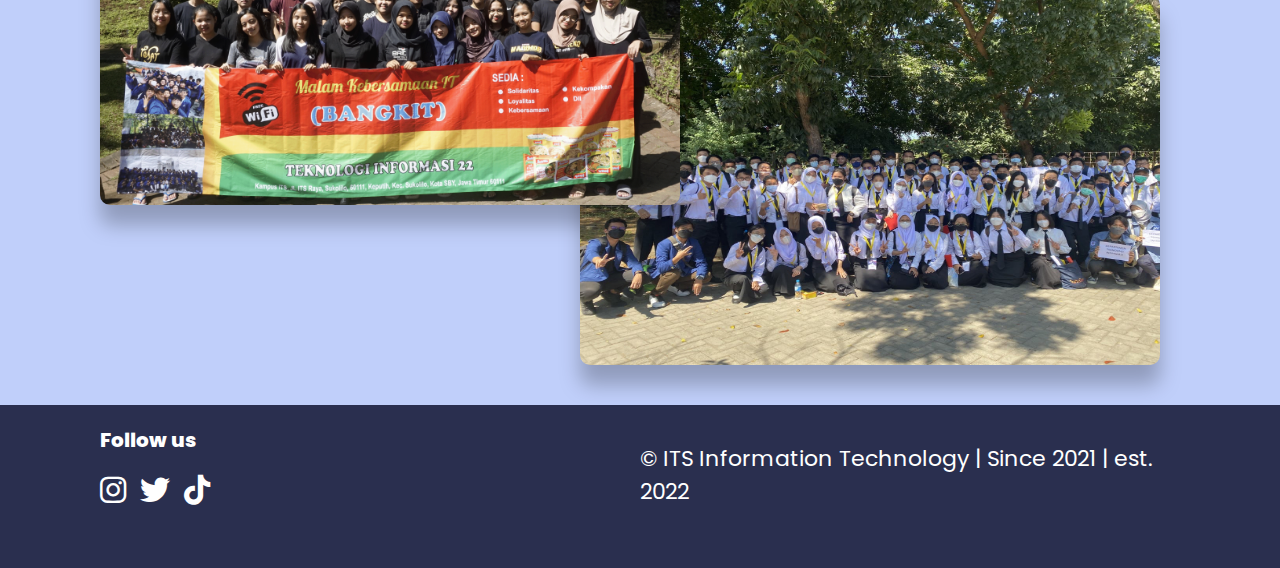
==== commit 0291d55f: "done" ====
--- a/index.html
+++ b/index.html
@@ -86,7 +86,7 @@
                         terunggul". Excelsior secara metafora juga merujuk pada semangat untuk mencapai hal yang lebih
                         baik dari
                         segala aspek </p>
-                    <button class="btn-learn-more">Learn More</button>
+                    <a href="/public/pages/about.html" class="btn-learn-more">Learn More</a>
                 </div>
 
                 <div id="memberss">
--- a/public/css/style.css
+++ b/public/css/style.css
@@ -154,8 +154,10 @@
   margin-bottom: 30px;
 }
 
-button.btn-learn-more {
-  display: inline-block;
+a.btn-learn-more {
+  display: flex;
+  align-items: center;
+  justify-content: center;
   width: 30%;
   padding: 15px 20px;
   font-size: 20px;
@@ -168,7 +170,7 @@
   transition: all 0.3s ease-in-out;
 }
 
-button.btn-learn-more:hover {
+a.btn-learn-more:hover {
   background-color: #fff;
   color: #0b1349;
   /* transform: scale(1.1); */
